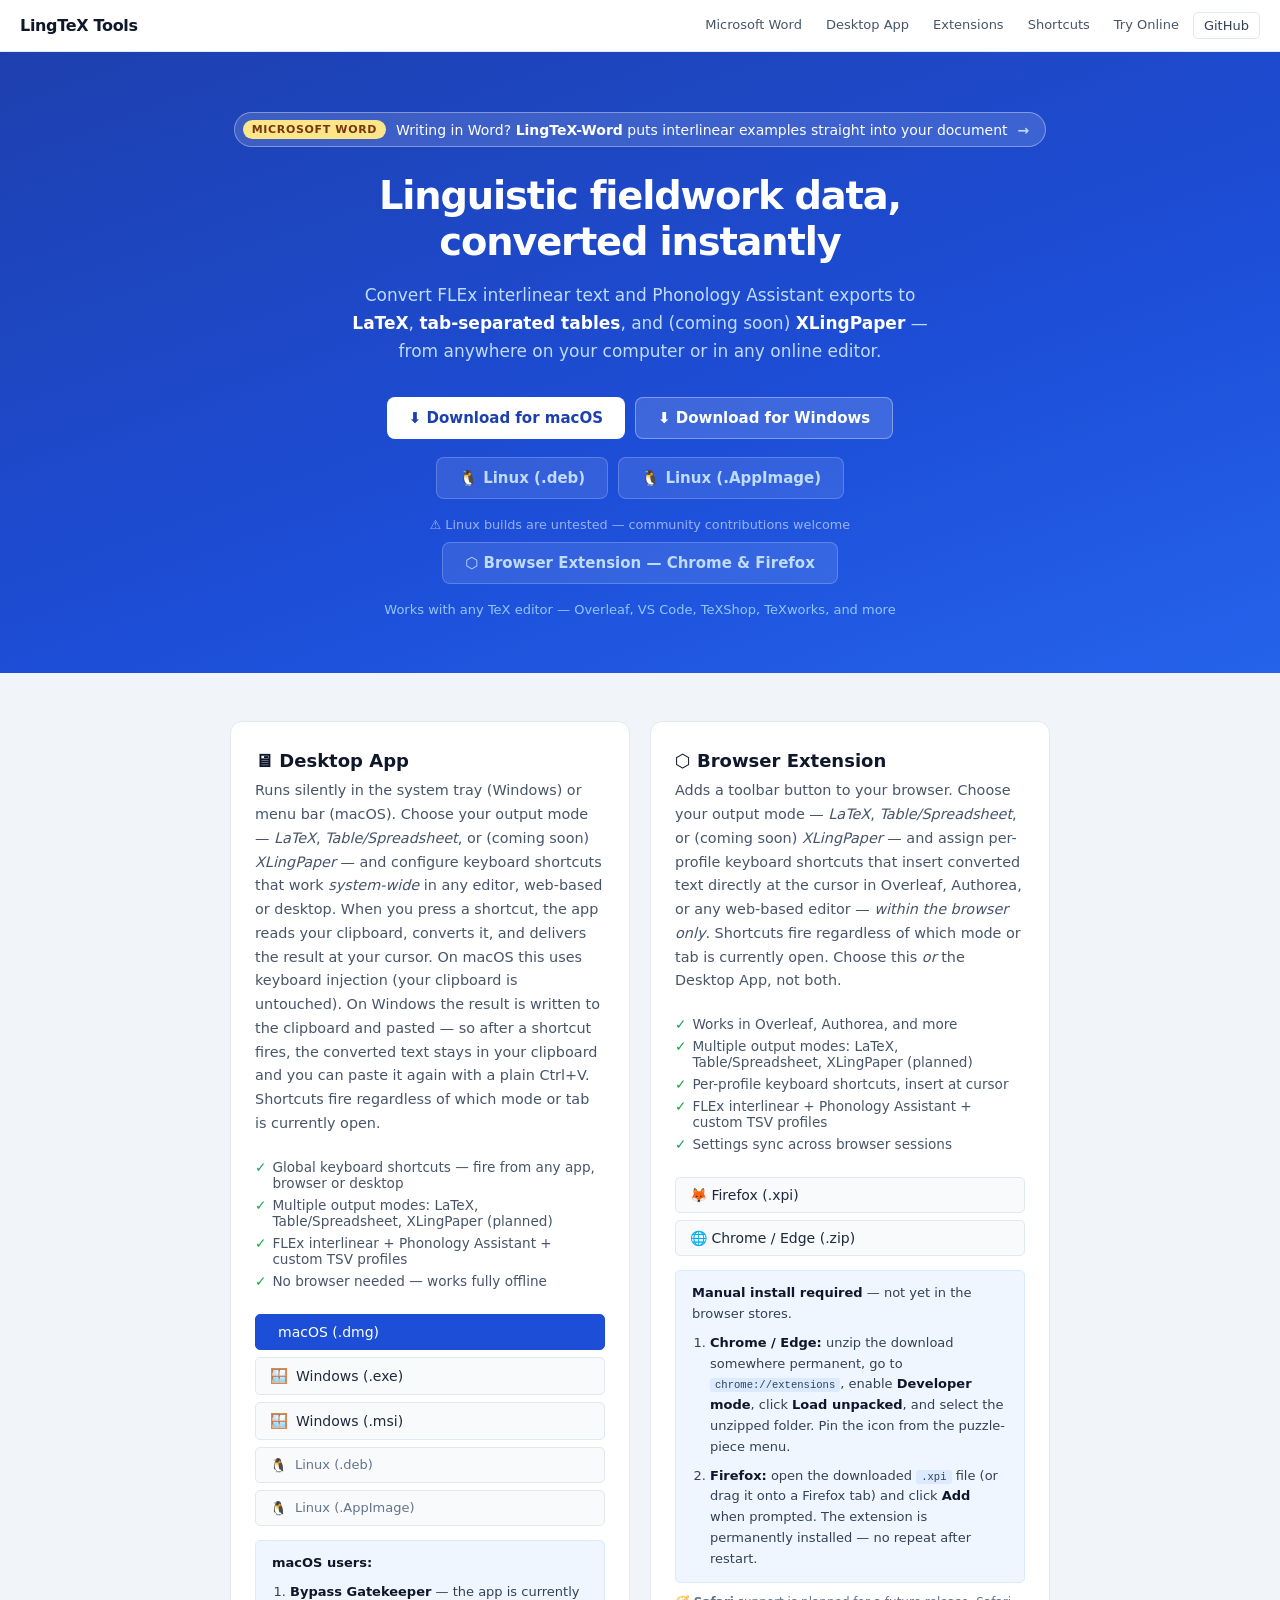
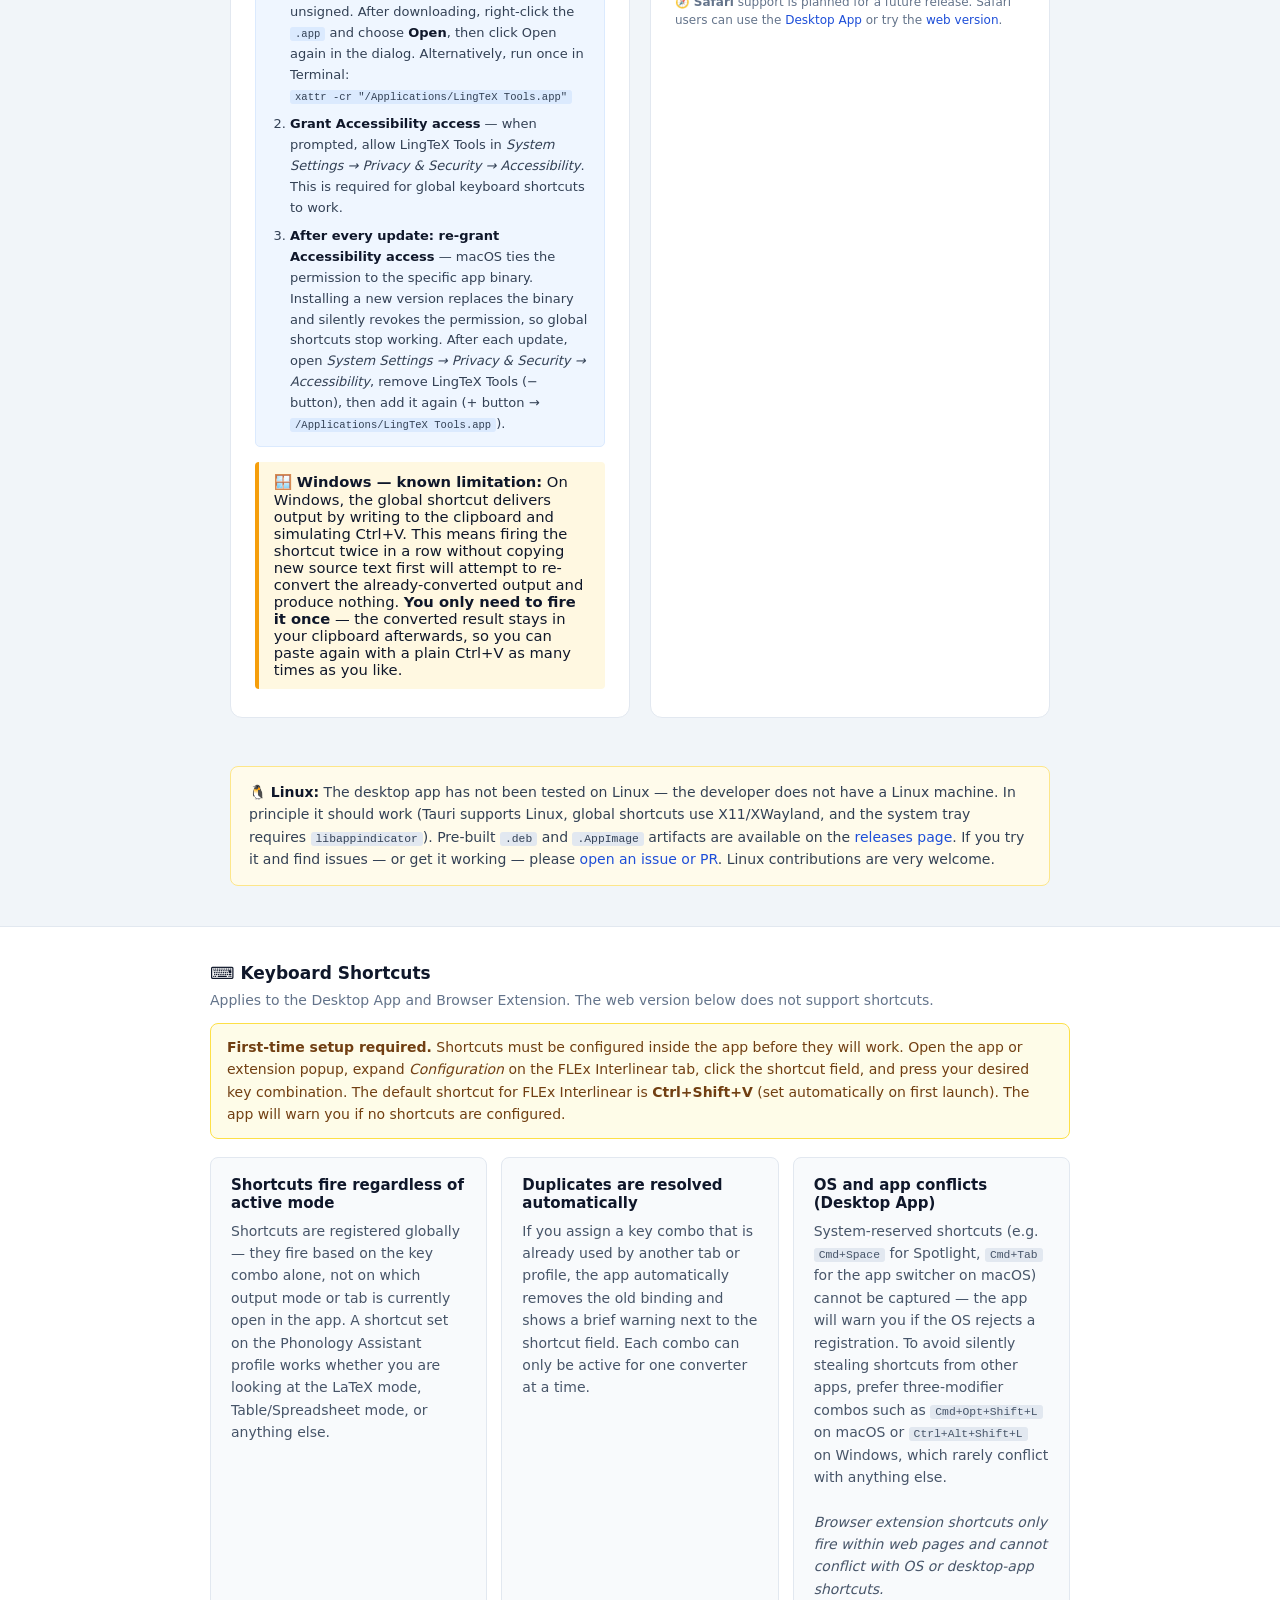
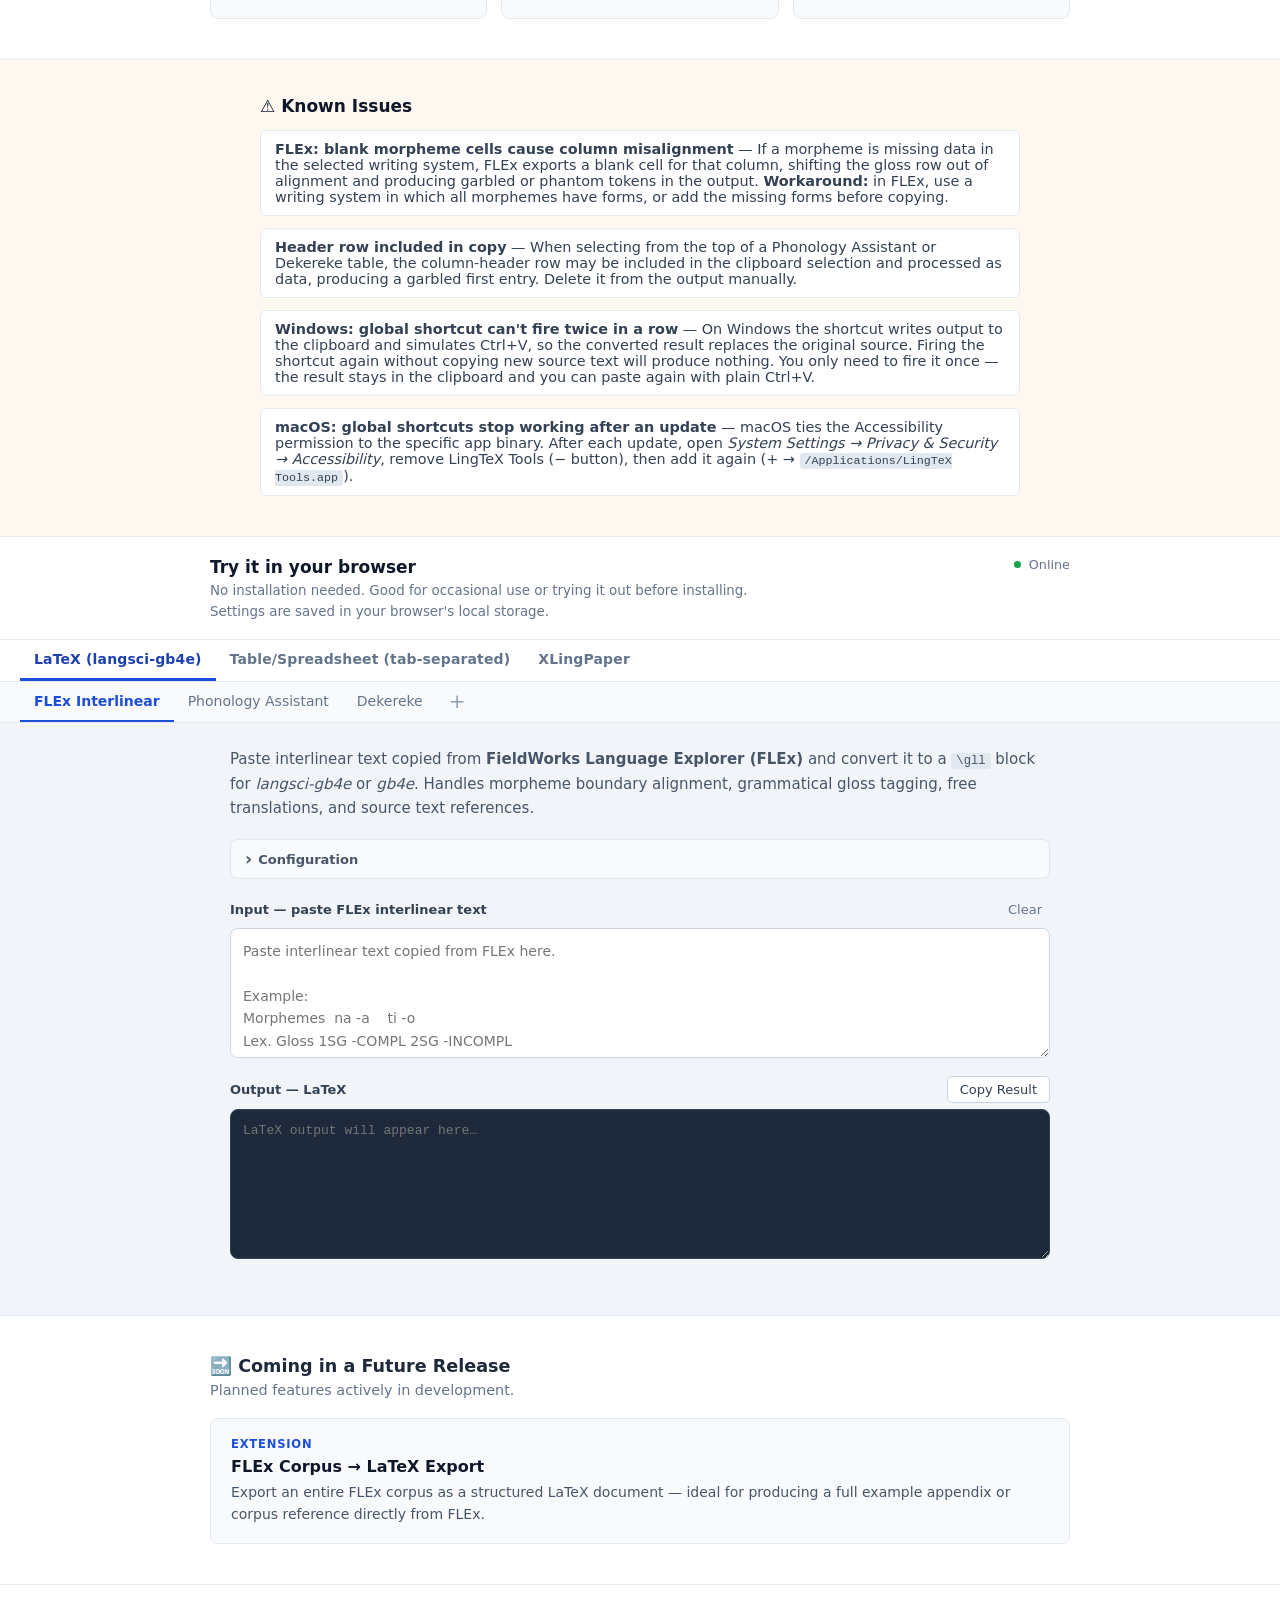
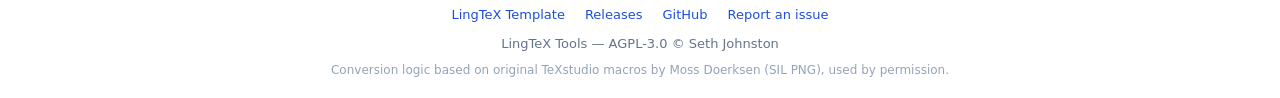
==== docs/latex/index.html @ 655a1222 "docs: a landing page that chooses between Microsoft Word and LaTeX & XLingPaper The site's front pag" ====
<!DOCTYPE html>
<html lang="en">
<head>
<meta charset="UTF-8">
<meta name="viewport" content="width=device-width, initial-scale=1.0">
<meta name="theme-color" content="#1d4ed8">
<meta name="description" content="LingTeX Tools — convert FLEx interlinear and Phonology Assistant exports to LaTeX, tab-separated tables, and more. Desktop app (macOS &amp; Windows) and browser extension (Chrome &amp; Firefox).">
<title>LingTeX Tools · LaTeX &amp; XLingPaper</title>
<link rel="icon" type="image/png" href="../assets/lingtex-icon-32.png">
<style>
/* ── Reset ───────────────────────────────────────────────────────────────── */
*, *::before, *::after { box-sizing: border-box; margin: 0; padding: 0; }

/* ── Design tokens ───────────────────────────────────────────────────────── */
:root {
  --blue-50:   #eff6ff;
  --blue-100:  #dbeafe;
  --blue-600:  #2563eb;
  --blue-700:  #1d4ed8;
  --blue-800:  #1e40af;
  --slate-50:  #f8fafc;
  --slate-100: #f1f5f9;
  --slate-200: #e2e8f0;
  --slate-300: #cbd5e1;
  --slate-400: #94a3b8;
  --slate-500: #64748b;
  --slate-600: #475569;
  --slate-700: #334155;
  --slate-800: #1e293b;
  --slate-900: #0f172a;
  --green-50:  #f0fdf4;
  --green-200: #bbf7d0;
  --green-600: #16a34a;
  --red-50:    #fef2f2;
  --red-200:   #fecaca;
  --red-600:   #dc2626;
  --amber-50:  #fffbeb;
  --amber-200: #fde68a;
  --amber-600: #d97706;

  --font:      system-ui, -apple-system, BlinkMacSystemFont, 'Segoe UI', Roboto, sans-serif;
  --mono:      ui-monospace, 'Cascadia Code', 'JetBrains Mono', 'Fira Code', Consolas, monospace;
  --r:         8px;
  --r-sm:      5px;
  --r-lg:      12px;
  --max-w:     860px;
}

/* ── Base ────────────────────────────────────────────────────────────────── */
html { font-size: 16px; scroll-behavior: smooth; }
body {
  font-family: var(--font);
  background: var(--slate-100);
  color: var(--slate-900);
  min-height: 100dvh;
  display: flex;
  flex-direction: column;
}
code {
  font-family: var(--mono);
  font-size: 0.8125em;
  background: var(--slate-200);
  padding: 1px 5px;
  border-radius: 3px;
}
a { color: var(--blue-700); text-decoration: none; }
a:hover { text-decoration: underline; }

/* ── Site navigation ─────────────────────────────────────────────────────── */
.site-nav {
  background: #fff;
  border-bottom: 1px solid var(--slate-200);
  padding: 0 20px;
  display: flex;
  align-items: center;
  justify-content: space-between;
  gap: 16px;
  height: 52px;
  position: sticky;
  top: 0;
  z-index: 100;
}
.nav-brand {
  font-size: 1rem;
  font-weight: 700;
  letter-spacing: -0.02em;
  color: var(--slate-900);
  white-space: nowrap;
}
.nav-links {
  display: flex;
  gap: 4px;
  flex-wrap: wrap;
}
.nav-links a {
  font-size: 0.8125rem;
  color: var(--slate-600);
  padding: 5px 10px;
  border-radius: var(--r-sm);
  white-space: nowrap;
  transition: background .15s, color .15s;
}
.nav-links a:hover { background: var(--slate-100); color: var(--slate-900); text-decoration: none; }
.nav-links a.nav-gh {
  border: 1px solid var(--slate-200);
  color: var(--slate-700);
}
.nav-links a.nav-gh:hover { background: var(--slate-50); border-color: var(--slate-300); }

/* ── Hero ────────────────────────────────────────────────────────────────── */
.hero {
  background: linear-gradient(160deg, var(--blue-800) 0%, var(--blue-700) 60%, #2563eb 100%);
  color: #fff;
  padding: 60px 20px 56px;
  text-align: center;
}
.hero h1 {
  font-size: clamp(1.6rem, 4vw, 2.4rem);
  font-weight: 800;
  letter-spacing: -0.03em;
  line-height: 1.2;
  max-width: 680px;
  margin: 0 auto 16px;
}
.hero-sub {
  font-size: 1.0625rem;
  color: #bfdbfe;
  line-height: 1.65;
  max-width: 580px;
  margin: 0 auto 32px;
}
.hero-btns {
  display: flex;
  gap: 10px;
  justify-content: center;
  flex-wrap: wrap;
  margin-bottom: 18px;
}
.hero-btns a {
  display: inline-flex;
  align-items: center;
  gap: 7px;
  padding: 11px 22px;
  border-radius: var(--r);
  font: 600 0.9375rem var(--font);
  text-decoration: none;
  transition: background .15s, transform .1s;
}
.hero-btns a:hover { transform: translateY(-1px); }
.btn-hero-mac  { background: #fff; color: var(--blue-800); }
.btn-hero-mac:hover  { background: var(--blue-50); }
.btn-hero-win  { background: rgba(255,255,255,0.15); color: #fff; border: 1.5px solid rgba(255,255,255,0.35); }
.btn-hero-win:hover  { background: rgba(255,255,255,0.25); }
.btn-hero-ext  { background: rgba(255,255,255,0.10); color: #bfdbfe; border: 1.5px solid rgba(255,255,255,0.20); font-size: 0.875rem; padding: 8px 16px; }
.btn-hero-ext:hover  { background: rgba(255,255,255,0.18); }
.hero-note { font-size: 0.8125rem; color: #93c5fd; margin-top: 4px; }

/* ── Products section ────────────────────────────────────────────────────── */
.products {
  max-width: var(--max-w);
  margin: 0 auto;
  padding: 48px 20px;
  display: grid;
  grid-template-columns: 1fr 1fr;
  gap: 20px;
}
.product-card {
  background: #fff;
  border: 1px solid var(--slate-200);
  border-radius: var(--r-lg);
  padding: 28px 24px;
}
.product-card h2 {
  font-size: 1.125rem;
  font-weight: 700;
  color: var(--slate-900);
  margin-bottom: 8px;
}
.product-card .card-desc {
  font-size: 0.9rem;
  color: var(--slate-600);
  line-height: 1.65;
  margin-bottom: 20px;
}
.card-features {
  list-style: none;
  margin-bottom: 22px;
}
.card-features li {
  font-size: 0.85rem;
  color: var(--slate-600);
  padding: 3px 0;
  display: flex;
  align-items: baseline;
  gap: 6px;
}
.card-features li::before { content: '✓'; color: var(--green-600); font-weight: 700; flex-shrink: 0; }
.dl-btns {
  display: flex;
  flex-direction: column;
  gap: 7px;
}
.dl-btn {
  display: flex;
  align-items: center;
  gap: 8px;
  padding: 9px 14px;
  border-radius: var(--r-sm);
  font: 500 0.875rem var(--font);
  text-decoration: none;
  border: 1px solid var(--slate-200);
  background: var(--slate-50);
  color: var(--slate-800);
  transition: background .15s, border-color .15s;
}
.dl-btn:hover { background: var(--blue-50); border-color: var(--blue-100); color: var(--blue-800); text-decoration: none; }
.dl-btn.primary { background: var(--blue-700); color: #fff; border-color: var(--blue-700); }
.dl-btn.primary:hover { background: var(--blue-800); border-color: var(--blue-800); }
.dl-btn.muted { color: var(--slate-500); font-size: 0.8125rem; }
.dl-btn .os-icon { font-size: 1.05em; }

/* ── Linux note ──────────────────────────────────────────────────────────── */
.linux-note-section {
  max-width: var(--max-w);
  margin: 0 auto;
  padding: 0 20px 40px;
}
.linux-note-box {
  background: var(--amber-50);
  border: 1px solid var(--amber-200);
  border-radius: var(--r);
  padding: 14px 18px;
  font-size: 0.875rem;
  color: var(--slate-700);
  line-height: 1.6;
}
.linux-note-box strong { color: var(--slate-900); }

/* ── macOS note (inside product card) ───────────────────────────────────── */
.macos-note {
  margin-top: 14px;
  background: var(--blue-50);
  border: 1px solid var(--blue-100);
  border-radius: var(--r-sm);
  padding: 12px 16px;
  font-size: 0.8125rem;
  color: var(--slate-700);
  line-height: 1.6;
}
.macos-note strong { color: var(--slate-900); }
.macos-note ol { margin: 8px 0 0 18px; display: flex; flex-direction: column; gap: 8px; }
.macos-note code { background: var(--blue-100); }

/* ── Try-online divider ──────────────────────────────────────────────────── */
.try-online-bar {
  background: #fff;
  border-top: 1px solid var(--slate-200);
  border-bottom: 1px solid var(--slate-200);
  padding: 20px 20px 0;
}
.try-online-hdr {
  max-width: var(--max-w);
  margin: 0 auto;
  padding-bottom: 16px;
  display: flex;
  align-items: flex-start;
  justify-content: space-between;
  gap: 16px;
  flex-wrap: wrap;
}
.try-online-hdr h2 {
  font-size: 1.0625rem;
  font-weight: 700;
  color: var(--slate-900);
  margin-bottom: 4px;
}
.try-online-hdr p {
  font-size: 0.8375rem;
  color: var(--slate-500);
  line-height: 1.55;
  max-width: 560px;
}
.app-controls {
  display: flex;
  align-items: center;
  gap: 8px;
  flex-shrink: 0;
  font-size: 0.8rem;
  color: var(--slate-500);
}
.dot {
  width: 7px; height: 7px;
  border-radius: 50%;
  background: var(--green-600);
  transition: background .3s;
}
.dot.offline { background: var(--slate-400); }
.hdr-status-sep { color: var(--slate-300); }

/* ── Mode bar ────────────────────────────────────────────────────────────── */
.mode-bar {
  background: #fff;
  border-bottom: 1px solid var(--slate-200);
  padding: 0 20px;
  display: flex;
  overflow-x: auto;
  scrollbar-width: none;
}
.mode-bar::-webkit-scrollbar { display: none; }
.mode-btn {
  background: none;
  border: none;
  border-bottom: 3px solid transparent;
  color: var(--slate-500);
  cursor: pointer;
  font: 600 0.875rem var(--font);
  padding: 11px 14px;
  white-space: nowrap;
  transition: color .15s, border-color .15s;
  letter-spacing: 0.01em;
}
.mode-btn:hover { color: var(--slate-800); }
.mode-btn.active { color: var(--blue-800); border-color: var(--blue-700); }

/* ── Tabs ────────────────────────────────────────────────────────────────── */
.tabs {
  background: var(--slate-50);
  border-bottom: 1px solid var(--slate-200);
  padding: 0 20px;
  display: flex;
  overflow-x: auto;
  scrollbar-width: none;
}
.tabs::-webkit-scrollbar { display: none; }
.tab {
  background: none;
  border: none;
  border-bottom: 2px solid transparent;
  color: var(--slate-500);
  cursor: pointer;
  font: 500 0.875rem var(--font);
  padding: 11px 14px;
  white-space: nowrap;
  transition: color .15s, border-color .15s;
}
.tab:hover { color: var(--slate-700); }
.tab.active { color: var(--blue-700); border-color: var(--blue-700); font-weight: 600; }

/* ── Placeholder panel ───────────────────────────────────────────────────── */
.placeholder-coming-soon {
  padding: 40px 20px;
  text-align: center;
  color: var(--slate-400);
  font-size: 0.9375rem;
  line-height: 1.6;
}

/* ── Main layout ─────────────────────────────────────────────────────────── */
main {
  flex: 1;
  padding: 24px 20px 32px;
  max-width: var(--max-w);
  width: 100%;
  margin: 0 auto;
}

.panel { display: none; }
.panel.active { display: grid; gap: 18px; }

.tool-desc {
  color: var(--slate-600);
  font-size: 0.9375rem;
  line-height: 1.65;
}

/* ── Config block ────────────────────────────────────────────────────────── */
.cfg {
  background: var(--slate-50);
  border: 1px solid var(--slate-200);
  border-radius: var(--r);
}
.cfg summary {
  padding: 9px 14px;
  cursor: pointer;
  font: 600 0.8125rem var(--font);
  color: var(--slate-600);
  list-style: none;
  display: flex;
  align-items: center;
  gap: 6px;
  user-select: none;
}
.cfg summary::before {
  content: '›';
  font-size: 1.1rem;
  display: inline-block;
  transition: transform .15s;
}
.cfg[open] summary::before { transform: rotate(90deg); }
.cfg summary::-webkit-details-marker { display: none; }
.cfg-body {
  padding: 12px 14px;
  border-top: 1px solid var(--slate-200);
  display: grid;
  gap: 12px;
}
.cfg-row {
  display: grid;
  grid-template-columns: 200px 1fr;
  align-items: start;
  gap: 10px;
}
.cfg-row label {
  font-size: 0.8125rem;
  color: var(--slate-600);
  font-weight: 500;
  padding-top: 6px;
}
.cfg-row input[type="text"],
.cfg-row select,
.cfg-row textarea.cfg-input {
  font-family: var(--mono);
  font-size: 0.8125rem;
  padding: 5px 8px;
  border: 1px solid var(--slate-300);
  border-radius: var(--r-sm);
  background: #fff;
  color: var(--slate-900);
  width: 100%;
}
.cfg-row textarea.cfg-input {
  min-height: 60px;
  resize: vertical;
  font-size: 0.8125rem;
  line-height: 1.5;
}
.cfg-row input:focus, .cfg-row select:focus, .cfg-row textarea:focus {
  outline: 2px solid var(--blue-700);
  outline-offset: -1px;
}
.cfg-full {
  display: flex;
  flex-direction: column;
  gap: 4px;
}
.cfg-full label {
  font-size: 0.8125rem;
  color: var(--slate-600);
  font-weight: 500;
}
.cfg-full textarea {
  font-family: var(--mono);
  font-size: 0.8125rem;
  padding: 5px 8px;
  border: 1px solid var(--slate-300);
  border-radius: var(--r-sm);
  background: #fff;
  color: var(--slate-900);
  width: 100%;
  min-height: 60px;
  resize: vertical;
  line-height: 1.5;
}
.cfg-full textarea:focus {
  outline: 2px solid var(--blue-700);
  outline-offset: -1px;
}
.cfg-hint {
  font-size: 0.75rem;
  color: var(--slate-500);
  line-height: 1.5;
  margin-top: -2px;
}

/* ── I/O layout ──────────────────────────────────────────────────────────── */
.io-row {
  display: grid;
  gap: 6px;
}
.io-label {
  font: 600 0.8125rem var(--font);
  color: var(--slate-700);
  display: flex;
  align-items: center;
  justify-content: space-between;
}
.io-actions { display: flex; gap: 6px; }

textarea {
  width: 100%;
  border: 1px solid var(--slate-300);
  border-radius: var(--r);
  padding: 11px 12px;
  font: 0.875rem/1.6 var(--font);
  resize: vertical;
  background: #fff;
  color: var(--slate-900);
  transition: border-color .15s;
}
textarea:focus { outline: 2px solid var(--blue-700); outline-offset: -1px; }
textarea.tall  { min-height: 130px; }
textarea.out   {
  font-family: var(--mono);
  font-size: 0.8125rem;
  background: var(--slate-800);
  color: #e2e8f0;
  border-color: var(--slate-700);
  min-height: 150px;
}
textarea.out:focus { outline-color: #93c5fd; border-color: var(--slate-600); }

/* ── Buttons ─────────────────────────────────────────────────────────────── */
.btn {
  display: inline-flex;
  align-items: center;
  gap: 5px;
  border: none;
  border-radius: var(--r-sm);
  cursor: pointer;
  font: 500 0.8125rem var(--font);
  padding: 5px 12px;
  transition: background .15s;
  white-space: nowrap;
}
.btn-primary   { background: var(--blue-700); color: #fff; }
.btn-primary:hover   { background: var(--blue-800); }
.btn-secondary { background: #fff; color: var(--slate-700); border: 1px solid var(--slate-300); }
.btn-secondary:hover { background: var(--slate-50); }
.btn-ghost     { background: transparent; color: var(--slate-500); padding: 5px 8px; }
.btn-ghost:hover     { background: var(--slate-100); color: var(--slate-700); }

/* ── Status / errors ─────────────────────────────────────────────────────── */
.status { font-size: 0.8125rem; color: var(--slate-500); min-height: 18px; }
.status.ok  { color: var(--green-600); }
.status.err { color: var(--red-600); }

.errbox {
  background: var(--red-50);
  border: 1px solid var(--red-200);
  border-radius: var(--r-sm);
  padding: 9px 12px;
  font: 0.8rem/1.5 var(--mono);
  color: var(--red-600);
  white-space: pre-wrap;
}

/* ── Footer ──────────────────────────────────────────────────────────────── */
footer {
  background: #fff;
  border-top: 1px solid var(--slate-200);
  padding: 18px 20px;
  text-align: center;
  font-size: 0.8125rem;
  color: var(--slate-500);
  line-height: 1.9;
}
footer a { color: var(--blue-700); text-decoration: none; }
footer a:hover { text-decoration: underline; }
.footer-links { display: flex; justify-content: center; gap: 20px; flex-wrap: wrap; margin-bottom: 4px; }

/* ── Dynamic TSV tabs ────────────────────────────────────────────────────── */
.tab-add {
  background: none;
  border: none;
  border-bottom: 2px solid transparent;
  color: var(--slate-400);
  cursor: pointer;
  font: 500 1.25rem var(--font);
  padding: 8px 12px;
  line-height: 1;
  transition: color .15s;
}
.tab-add:hover { color: var(--blue-700); }

.profile-name-input {
  font: 600 0.875rem var(--font);
  color: var(--slate-900);
  border: 1px solid transparent;
  border-radius: var(--r-sm);
  padding: 2px 6px;
  background: transparent;
  width: 100%;
}
.profile-name-input:hover { border-color: var(--slate-300); background: #fff; }
.profile-name-input:focus { outline: 2px solid var(--blue-700); outline-offset: -1px; border-color: var(--blue-700); background: #fff; }

.btn-danger { color: var(--red-600); }

/* ── LingTeX-Word: hero announcement and featured card ───────────────────── */
.hero-announce {
  display: inline-flex;
  align-items: center;
  gap: 10px;
  margin: 0 auto 26px;
  padding: 7px 16px 7px 8px;
  border-radius: 999px;
  background: rgba(255,255,255,0.14);
  border: 1.5px solid rgba(255,255,255,0.35);
  color: #fff;
  font: 500 0.875rem var(--font);
  text-decoration: none;
  transition: background .15s, transform .1s;
}
.hero-announce:hover { background: rgba(255,255,255,0.24); text-decoration: none; transform: translateY(-1px); }
.hero-announce .tag {
  background: var(--amber-200);
  color: #78350f;
  font-weight: 700;
  font-size: 0.6875rem;
  letter-spacing: 0.06em;
  text-transform: uppercase;
  padding: 3px 9px;
  border-radius: 999px;
  white-space: nowrap;
}
.hero-announce .arrow { color: #bfdbfe; font-weight: 700; }
.product-card.featured {
  grid-column: 1 / -1;
  border-color: var(--blue-100);
  background: linear-gradient(180deg, var(--blue-50) 0%, #fff 60%);
}
.product-card.featured .card-body {
  display: grid;
  grid-template-columns: 1.5fr 1fr;
  gap: 28px;
  align-items: start;
}
.product-card.featured .card-desc { margin-bottom: 14px; }
.product-card.featured .card-features { margin-bottom: 12px; }
.beta-tag {
  display: inline-block;
  vertical-align: middle;
  margin-left: 8px;
  padding: 2px 9px;
  border-radius: 999px;
  background: var(--amber-200);
  color: #78350f;
  font-size: 0.6875rem;
  font-weight: 700;
  letter-spacing: 0.06em;
  text-transform: uppercase;
}

/* ── Responsive ──────────────────────────────────────────────────────────── */
@media (max-width: 640px) {
  .products { grid-template-columns: 1fr; }
  .product-card.featured .card-body { grid-template-columns: 1fr; }
  .cfg-row  { grid-template-columns: 1fr; }
  .cfg-hint { grid-column: 1; }
  .try-online-hdr { flex-direction: column; }
}
</style>
</head>
<body>

<!-- ── Site navigation ───────────────────────────────────────────────────── -->
<nav class="site-nav">
  <a class="nav-brand" href="../" style="color:inherit; text-decoration:none">LingTeX Tools</a>
  <div class="nav-links">
    <a href="../word/">Microsoft Word</a>
    <a href="#download">Desktop App</a>
    <a href="#extensions">Extensions</a>
    <a href="#shortcuts">Shortcuts</a>
    <a href="#try-online">Try Online</a>
    <a href="https://github.com/rulingAnts/LingTeX-Tools" class="nav-gh" target="_blank">GitHub</a>
  </div>
</nav>

<!-- ── Hero ──────────────────────────────────────────────────────────────── -->
<section class="hero">
  <a class="hero-announce" href="../word/">
    <span class="tag">Microsoft Word</span>
    <span>Writing in Word? <strong>LingTeX-Word</strong> puts interlinear examples straight into your document</span>
    <span class="arrow">&rarr;</span>
  </a>
  <h1>Linguistic fieldwork data, converted instantly</h1>
  <p class="hero-sub">
    Convert FLEx interlinear text and Phonology Assistant exports to
    <strong style="color:#fff">LaTeX</strong>, <strong style="color:#fff">tab-separated tables</strong>,
    and (coming soon) <strong style="color:#fff">XLingPaper</strong> —
    from anywhere on your computer or in any online editor.
  </p>
  <div class="hero-btns">
    <a href="https://github.com/rulingAnts/LingTeX-Tools/releases/latest/download/lingtex-tools-macos.dmg" class="btn-hero-mac" data-os="mac" target="_blank">
      ⬇ Download for macOS
    </a>
    <a href="https://github.com/rulingAnts/LingTeX-Tools/releases/latest/download/lingtex-tools-windows-setup.exe" class="btn-hero-win" data-os="win" target="_blank">
      ⬇ Download for Windows
    </a>
  </div>
  <div class="hero-btns">
    <a href="https://github.com/rulingAnts/LingTeX-Tools/releases/latest/download/lingtex-tools-linux.deb"
       class="btn-hero-ext" data-os="linux" target="_blank"
       title="⚠️ Linux builds have not been tested by the developer — use at your own risk">
      🐧 Linux (.deb)
    </a>
    <a href="https://github.com/rulingAnts/LingTeX-Tools/releases/latest/download/lingtex-tools-linux.AppImage"
       class="btn-hero-ext" data-os="linux" target="_blank"
       title="⚠️ Linux builds have not been tested by the developer — use at your own risk">
      🐧 Linux (.AppImage)
    </a>
  </div>
  <p class="hero-note" style="color:rgba(255,255,255,0.55); font-size:0.8rem; margin-top:4px">
    ⚠️ Linux builds are untested — community contributions welcome
  </p>
  <div class="hero-btns" style="margin-top:10px">
    <a href="#extensions" class="btn-hero-ext">⬡ Browser Extension — Chrome &amp; Firefox</a>
  </div>
  <p class="hero-note">Works with any TeX editor — Overleaf, VS Code, TeXShop, TeXworks, and more</p>
</section>

<!-- ── Download / Products ───────────────────────────────────────────────── -->
<div id="download">
<section class="products">

  <!-- Desktop App -->
  <div class="product-card">
    <h2>🖥 Desktop App</h2>
    <p class="card-desc">
      Runs silently in the system tray (Windows) or menu bar (macOS).
      Choose your output mode — <em>LaTeX</em>, <em>Table/Spreadsheet</em>, or (coming soon) <em>XLingPaper</em> —
      and configure keyboard shortcuts that work <em>system-wide</em> in any editor, web-based or desktop.
      When you press a shortcut, the app reads your clipboard, converts it, and
      delivers the result at your cursor.
      On macOS this uses keyboard injection (your clipboard is untouched).
      On Windows the result is written to the clipboard and pasted — so after
      a shortcut fires, the converted text stays in your clipboard and you can
      paste it again with a plain Ctrl+V.
      Shortcuts fire regardless of which mode or tab is currently open.
    </p>
    <ul class="card-features">
      <li>Global keyboard shortcuts — fire from any app, browser or desktop</li>
      <li>Multiple output modes: LaTeX, Table/Spreadsheet, XLingPaper (planned)</li>
      <li>FLEx interlinear + Phonology Assistant + custom TSV profiles</li>
      <li>No browser needed — works fully offline</li>
    </ul>
    <div class="dl-btns">
      <a href="https://github.com/rulingAnts/LingTeX-Tools/releases/latest/download/lingtex-tools-macos.dmg" class="dl-btn primary" data-os="mac" target="_blank">
        <span class="os-icon"></span> macOS (.dmg)
      </a>
      <a href="https://github.com/rulingAnts/LingTeX-Tools/releases/latest/download/lingtex-tools-windows-setup.exe" class="dl-btn" data-os="win" target="_blank">
        <span class="os-icon">🪟</span> Windows (.exe)
      </a>
      <a href="https://github.com/rulingAnts/LingTeX-Tools/releases/latest/download/lingtex-tools-windows.msi" class="dl-btn" data-os="win" target="_blank">
        <span class="os-icon">🪟</span> Windows (.msi)
      </a>
      <a href="https://github.com/rulingAnts/LingTeX-Tools/releases/latest/download/lingtex-tools-linux.deb" class="dl-btn muted" data-os="linux" target="_blank"
         title="⚠️ Linux builds have not been tested by the developer — use at your own risk">
        <span class="os-icon">🐧</span> Linux (.deb)
      </a>
      <a href="https://github.com/rulingAnts/LingTeX-Tools/releases/latest/download/lingtex-tools-linux.AppImage" class="dl-btn muted" data-os="linux" target="_blank"
         title="⚠️ Linux builds have not been tested by the developer — use at your own risk">
        <span class="os-icon">🐧</span> Linux (.AppImage)
      </a>
    </div>
    <div class="macos-note">
      <strong> macOS users:</strong>
      <ol>
        <li>
          <strong>Bypass Gatekeeper</strong> — the app is currently unsigned.
          After downloading, right-click the <code>.app</code> and choose <strong>Open</strong>,
          then click Open again in the dialog. Alternatively, run once in Terminal:
          <br><code>xattr -cr "/Applications/LingTeX Tools.app"</code>
        </li>
        <li>
          <strong>Grant Accessibility access</strong> — when prompted, allow
          LingTeX Tools in <em>System Settings → Privacy &amp; Security → Accessibility</em>.
          This is required for global keyboard shortcuts to work.
        </li>
        <li>
          <strong>After every update: re-grant Accessibility access</strong> — macOS ties
          the permission to the specific app binary. Installing a new version replaces the
          binary and silently revokes the permission, so global shortcuts stop working.
          After each update, open <em>System Settings → Privacy &amp; Security → Accessibility</em>,
          remove LingTeX Tools (− button), then add it again (+ button →
          <code>/Applications/LingTeX Tools.app</code>).
        </li>
      </ol>
    </div>
    <div class="windows-note" style="margin-top:1em; padding:0.75em 1em; background:#fff8e1; border-left:4px solid #f59e0b; border-radius:4px; font-size:0.92em;">
      <strong>🪟 Windows — known limitation:</strong>
      On Windows, the global shortcut delivers output by writing to the clipboard and
      simulating Ctrl+V. This means firing the shortcut twice in a row without copying
      new source text first will attempt to re-convert the already-converted output and
      produce nothing. <strong>You only need to fire it once</strong> — the converted
      result stays in your clipboard afterwards, so you can paste again with a plain
      Ctrl+V as many times as you like.
    </div>
  </div>

  <!-- Browser Extension -->
  <div class="product-card" id="extensions">
    <h2>⬡ Browser Extension</h2>
    <p class="card-desc">
      Adds a toolbar button to your browser. Choose your output mode — <em>LaTeX</em>,
      <em>Table/Spreadsheet</em>, or (coming soon) <em>XLingPaper</em> — and assign
      per-profile keyboard shortcuts that insert converted text directly at the cursor
      in Overleaf, Authorea, or any web-based editor — <em>within the browser only</em>.
      Shortcuts fire regardless of which mode or tab is currently open.
      Choose this <em>or</em> the Desktop App, not both.
    </p>
    <ul class="card-features">
      <li>Works in Overleaf, Authorea, and more</li>
      <li>Multiple output modes: LaTeX, Table/Spreadsheet, XLingPaper (planned)</li>
      <li>Per-profile keyboard shortcuts, insert at cursor</li>
      <li>FLEx interlinear + Phonology Assistant + custom TSV profiles</li>
      <li>Settings sync across browser sessions</li>
    </ul>
    <div class="dl-btns">
      <a href="https://github.com/rulingAnts/LingTeX-Tools/releases/latest/download/lingtex-tools-firefox.xpi" class="dl-btn" data-browser="firefox" target="_blank">
        🦊 Firefox (.xpi)
      </a>
      <a href="https://github.com/rulingAnts/LingTeX-Tools/releases/latest/download/lingtex-tools-chrome.zip" class="dl-btn" data-browser="chrome" target="_blank">
        🌐 Chrome / Edge (.zip)
      </a>
    </div>
    <div class="macos-note" style="margin-top:14px">
      <strong>Manual install required</strong> — not yet in the browser stores.
      <ol>
        <li data-browser-install="chrome">
          <strong>Chrome / Edge:</strong> unzip the download somewhere permanent,
          go to <code>chrome://extensions</code>, enable <strong>Developer mode</strong>,
          click <strong>Load unpacked</strong>, and select the unzipped folder.
          Pin the icon from the puzzle-piece menu.
        </li>
        <li data-browser-install="firefox">
          <strong>Firefox:</strong> open the downloaded <code>.xpi</code> file
          (or drag it onto a Firefox tab) and click <strong>Add</strong> when prompted.
          The extension is permanently installed — no repeat after restart.
        </li>
      </ol>
    </div>
    <p class="cfg-hint" style="margin-top:10px">
      🧭 <strong>Safari</strong> support is planned for a future release.
      Safari users can use the <a href="#download">Desktop App</a> or try the
      <a href="#try-online">web version</a>.
    </p>
  </div>

</section>
</div>

<!-- ── Linux note ────────────────────────────────────────────────────────── -->
<div class="linux-note-section">
  <div class="linux-note-box">
    <strong>🐧 Linux:</strong> The desktop app has not been tested on Linux — the developer
    does not have a Linux machine. In principle it should work (Tauri supports Linux, global
    shortcuts use X11/XWayland, and the system tray requires <code>libappindicator</code>).
    Pre-built <code>.deb</code> and <code>.AppImage</code> artifacts are available on the
    <a href="https://github.com/rulingAnts/LingTeX-Tools/releases" target="_blank">releases page</a>.
    If you try it and find issues — or get it working — please
    <a href="https://github.com/rulingAnts/LingTeX-Tools/issues" target="_blank">open an issue or PR</a>.
    Linux contributions are very welcome.
  </div>
</div>

<!-- ── Keyboard shortcuts ────────────────────────────────────────────────── -->
<section id="shortcuts" style="background:#fff; border-top:1px solid var(--slate-200); padding:36px 20px 40px;">
  <div style="max-width:var(--max-w); margin:0 auto;">
    <h2 style="font-size:1.0625rem; font-weight:700; color:var(--slate-900); margin-bottom:6px;">⌨ Keyboard Shortcuts</h2>
    <p style="font-size:0.875rem; color:var(--slate-500); margin-bottom:12px; line-height:1.6;">
      Applies to the Desktop App and Browser Extension. The web version below does not support shortcuts.
    </p>
    <div style="background:#fefce8; border:1px solid #fde047; border-radius:var(--r); padding:12px 16px; margin-bottom:18px; font-size:0.875rem; color:#713f12; line-height:1.6;">
      <strong>First-time setup required.</strong>
      Shortcuts must be configured inside the app before they will work.
      Open the app or extension popup, expand <em>Configuration</em> on the FLEx Interlinear tab,
      click the shortcut field, and press your desired key combination.
      The default shortcut for FLEx Interlinear is <strong>Ctrl+Shift+V</strong> (set automatically on first launch).
      The app will warn you if no shortcuts are configured.
    </div>
    <div style="display:grid; gap:14px; grid-template-columns:repeat(auto-fit,minmax(260px,1fr));">

      <div style="background:var(--slate-50); border:1px solid var(--slate-200); border-radius:var(--r); padding:18px 20px;">
        <h3 style="font-size:0.9375rem; font-weight:600; color:var(--slate-900); margin-bottom:8px;">Shortcuts fire regardless of active mode</h3>
        <p style="font-size:0.875rem; color:var(--slate-600); line-height:1.6;">
          Shortcuts are registered globally — they fire based on the key combo alone, not on which output mode
          or tab is currently open in the app. A shortcut set on the Phonology Assistant profile works
          whether you are looking at the LaTeX mode, Table/Spreadsheet mode, or anything else.
        </p>
      </div>

      <div style="background:var(--slate-50); border:1px solid var(--slate-200); border-radius:var(--r); padding:18px 20px;">
        <h3 style="font-size:0.9375rem; font-weight:600; color:var(--slate-900); margin-bottom:8px;">Duplicates are resolved automatically</h3>
        <p style="font-size:0.875rem; color:var(--slate-600); line-height:1.6;">
          If you assign a key combo that is already used by another tab or profile, the app automatically
          removes the old binding and shows a brief warning next to the shortcut field. Each combo can only
          be active for one converter at a time.
        </p>
      </div>

      <div style="background:var(--slate-50); border:1px solid var(--slate-200); border-radius:var(--r); padding:18px 20px;">
        <h3 style="font-size:0.9375rem; font-weight:600; color:var(--slate-900); margin-bottom:8px;">OS and app conflicts (Desktop App)</h3>
        <p style="font-size:0.875rem; color:var(--slate-600); line-height:1.6;">
          System-reserved shortcuts (e.g. <code>Cmd+Space</code> for Spotlight, <code>Cmd+Tab</code> for the
          app switcher on macOS) cannot be captured — the app will warn you if the OS rejects a registration.
          To avoid silently stealing shortcuts from other apps, prefer three-modifier combos such as
          <code>Cmd+Opt+Shift+L</code> on macOS or <code>Ctrl+Alt+Shift+L</code> on Windows, which rarely
          conflict with anything else.
          <br><br>
          <em>Browser extension shortcuts only fire within web pages and cannot conflict with OS or desktop-app shortcuts.</em>
        </p>
      </div>

    </div>
  </div>
</section>

<!-- ── Known issues ──────────────────────────────────────────────────────── -->
<section style="background:#fff8f0; border-top:1px solid var(--slate-200); padding:36px 20px 40px;">
  <div style="max-width:760px; margin:0 auto;">
    <h2 style="font-size:1.0625rem; font-weight:700; color:var(--slate-900); margin-bottom:14px;">⚠ Known Issues</h2>
    <div style="display:flex; flex-direction:column; gap:12px; font-size:0.9rem; color:var(--slate-700);">

      <div style="padding:10px 14px; background:#fff; border:1px solid var(--slate-200); border-radius:6px;">
        <strong>FLEx: blank morpheme cells cause column misalignment</strong> —
        If a morpheme is missing data in the selected writing system, FLEx exports a blank cell for that column,
        shifting the gloss row out of alignment and producing garbled or phantom tokens in the output.
        <strong>Workaround:</strong> in FLEx, use a writing system in which all morphemes have forms,
        or add the missing forms before copying.
      </div>

      <div style="padding:10px 14px; background:#fff; border:1px solid var(--slate-200); border-radius:6px;">
        <strong>Header row included in copy</strong> —
        When selecting from the top of a Phonology Assistant or Dekereke table, the column-header row may be
        included in the clipboard selection and processed as data, producing a garbled first entry.
        Delete it from the output manually.
      </div>

      <div style="padding:10px 14px; background:#fff; border:1px solid var(--slate-200); border-radius:6px;">
        <strong>Windows: global shortcut can't fire twice in a row</strong> —
        On Windows the shortcut writes output to the clipboard and simulates Ctrl+V, so the converted result
        replaces the original source. Firing the shortcut again without copying new source text will produce nothing.
        You only need to fire it once — the result stays in the clipboard and you can paste again with plain Ctrl+V.
      </div>

      <div style="padding:10px 14px; background:#fff; border:1px solid var(--slate-200); border-radius:6px;">
        <strong>macOS: global shortcuts stop working after an update</strong> —
        macOS ties the Accessibility permission to the specific app binary. After each update, open
        <em>System Settings → Privacy &amp; Security → Accessibility</em>, remove LingTeX Tools (− button),
        then add it again (+ → <code>/Applications/LingTeX Tools.app</code>).
      </div>

    </div>
  </div>
</section>

<!-- ── Try it online ─────────────────────────────────────────────────────── -->
<div class="try-online-bar" id="try-online">
  <div class="try-online-hdr">
    <div>
      <h2>Try it in your browser</h2>
      <p>
        No installation needed. Good for occasional use or trying it out before installing.
        Settings are saved in your browser's local storage.
      </p>
    </div>
    <div class="app-controls">
      <span class="dot" id="dot"></span>
      <span id="net-label">Online</span>
    </div>
  </div>
</div>

<nav class="mode-bar" id="mode-nav" role="tablist" aria-label="Output mode">
  <button class="mode-btn active" role="tab" data-mode="latex" onclick="switchMode('latex')">LaTeX (langsci-gb4e)</button>
  <button class="mode-btn" role="tab" data-mode="tsv" onclick="switchMode('tsv')">Table/Spreadsheet (tab-separated)</button>
  <button class="mode-btn" role="tab" data-mode="xlingpaper" onclick="switchMode('xlingpaper')">XLingPaper</button>
</nav>

<nav class="tabs" id="tab-nav" role="tablist" aria-label="LaTeX converter">
  <button class="tab active" role="tab" data-panel="flex" onclick="switchTab(this)">FLEx Interlinear</button>
  <!-- LaTeX profile tabs rendered here by JS -->
  <button class="tab-add" id="tab-add-btn" title="Add a new LaTeX converter tab" onclick="addProfile()">+</button>
</nav>

<main>

  <!-- ── FLEx Interlinear ─────────────────────────────────────────────── -->
  <section id="panel-flex" class="panel active" role="tabpanel">

    <p class="tool-desc">
      Paste interlinear text copied from <strong>FieldWorks Language Explorer (FLEx)</strong> and
      convert it to a <code>\gll</code> block for <em>langsci-gb4e</em> or <em>gb4e</em>.
      Handles morpheme boundary alignment, grammatical gloss tagging, free translations,
      and source text references.
    </p>

    <details class="cfg">
      <summary>Configuration</summary>
      <div class="cfg-body">

        <div class="cfg-row">
          <label for="flex-gl">Grammatical gloss command</label>
          <input type="text" id="flex-gl" value="\textsc"
            placeholder="\textsc  or  \gl  or leave empty for no wrapping"
            oninput="convertFlex()">
        </div>
        <div class="cfg-hint">
          Wraps all-caps abbreviations like <code>PST</code>, <code>3SG</code> — e.g. <code>\textsc{Pst}</code>.
          Use <code>\textsc</code> for standard small-caps (no extra packages).
          Use <code>\gl</code> or <code>\acrshort</code> to link glosses to an abbreviations list via
          <a href="https://ctan.org/pkg/glossaries-extra" target="_blank" rel="noopener">glossaries-extra</a>
          (with <code>\setabbreviationstyle{short-sc}</code> for small-caps output).
          Leave <strong>empty</strong> to disable wrapping entirely.
        </div>

        <div class="cfg-row">
          <label for="flex-gloss-case">Gloss case</label>
          <select id="flex-gloss-case" onchange="convertFlex(); convertFlexTSV();">
            <option value="capitalize" selected>Capitalize first letter (Pst)</option>
            <option value="lowercase">All lowercase (pst)</option>
            <option value="uppercase">All uppercase (PST)</option>
            <option value="none">Unmodified (from source)</option>
          </select>
        </div>
        <div class="cfg-hint">
          Applies to grammatical gloss abbreviations in both LaTeX and Table output.
        </div>

        <div class="cfg-row">
          <label for="flex-form-cmd">Object language formatting</label>
          <input type="text" id="flex-form-cmd" value="\textit"
            placeholder="\textit  or leave empty for no wrapping"
            oninput="convertFlex()">
        </div>
        <div class="cfg-hint">
          Wraps each individual word on the object-language tier — e.g. <code>\textit{word1} \textit{word2} \textit{word3}</code>.
          Leave <strong>empty</strong> to omit. (LaTeX output only.)
        </div>

        <!-- TODO (future release): wire up \begin{exe} wrapping toggle;
             currently has no effect so the control is hidden. Always wraps in exe block. -->
        <select id="flex-wrap-exe" hidden>
          <option value="yes" selected>Yes — full \begin{exe} … \end{exe} block</option>
        </select>

        <div class="cfg-row">
          <label for="flex-txtref">Source ref. command</label>
          <input type="text" id="flex-txtref" value="%\txtref"
            placeholder="e.g. \txtref  or %\txtref to comment out"
            oninput="convertFlex()">
        </div>
        <div class="cfg-row">
          <label for="flex-txtpfx">Source ref. prefix</label>
          <input type="text" id="flex-txtpfx" value="TXT:"
            placeholder="TXT:  or leave empty"
            oninput="convertFlex()">
        </div>
        <div class="cfg-hint">
          When set, appends a source citation to the end of the <code>\glt</code> free-translation line —
          e.g. command <code>\txtref</code> + prefix <code>TXT:</code> + FLEx example number <code>8</code>
          produces <code>\txtref{TXT:8}</code>. Default <code>%\txtref</code> leaves it commented out —
          remove the <code>%</code> to activate. Leave empty to omit entirely.
        </div>

      </div>
    </details>

    <div class="io-row">
      <div class="io-label">
        <span>Input — paste FLEx interlinear text</span>
        <div class="io-actions">
          <button class="btn btn-ghost" onclick="clearTool('flex')">Clear</button>
        </div>
      </div>
      <textarea id="flex-in" class="tall" spellcheck="false"
        placeholder="Paste interlinear text copied from FLEx here.&#10;&#10;Example:&#10;Morphemes  na -a    ti -o&#10;Lex. Gloss 1SG -COMPL 2SG -INCOMPL&#10;Free Eng   I arrived and you left."
        oninput="convertFlex()"></textarea>
    </div>

    <div class="io-row">
      <div class="io-label">
        <span>Output — LaTeX</span>
        <div class="io-actions">
          <button class="btn btn-secondary" onclick="copyOutput('flex-out', this)">Copy Result</button>
        </div>
      </div>
      <textarea id="flex-out" class="out" readonly spellcheck="false"
        placeholder="LaTeX output will appear here…"></textarea>
      <div id="flex-status" class="status"></div>
    </div>

  </section>

  <!-- ── FLEx TSV ────────────────────────────────────────────────────── -->
  <section id="panel-flex-tsv" class="panel" role="tabpanel">

    <p class="tool-desc">
      Paste interlinear text copied from <strong>FLEx</strong> and convert it to
      morpheme-aligned TSV — each morpheme and boundary marker in its own
      tab-separated column, ready to paste into a spreadsheet or corpus tool.
      Uses the same processing as the FLEx Interlinear tab without LaTeX output.
    </p>

    <div class="io-row">
      <div class="io-label">
        <span>Input — paste FLEx interlinear text</span>
        <div class="io-actions">
          <button class="btn btn-ghost" onclick="clearTool('flex-tsv')">Clear</button>
        </div>
      </div>
      <textarea id="flex-tsv-in" class="tall" spellcheck="false"
        placeholder="Paste interlinear text copied from FLEx here.&#10;&#10;Example:&#10;Morphemes  na -a    ti -o&#10;Lex. Gloss 1SG COMPL 2SG INCOMPL&#10;Free Eng   I arrived and you left."
        oninput="convertFlexTSV()"></textarea>
    </div>

    <div class="io-row">
      <div class="io-label">
        <span>Output — TSV</span>
        <div class="io-actions">
          <button class="btn btn-secondary" onclick="copyOutput('flex-tsv-out', this)">Copy Result</button>
        </div>
      </div>
      <textarea id="flex-tsv-out" class="out" readonly spellcheck="false"
        placeholder="TSV output will appear here…"></textarea>
      <div id="flex-tsv-status" class="status"></div>
    </div>

  </section>

  <!-- ── XLingPaper placeholder ──────────────────────────────────────────── -->
  <section id="panel-xlingpaper" class="panel" role="tabpanel">
    <div class="placeholder-coming-soon">
      <p>XLingPaper output support is coming in a future release.</p>
    </div>
  </section>

</main>

<!-- ── Coming Soon ─────────────────────────────────────────────────────── -->
<section style="background:#fff; border-top:1px solid var(--slate-200); padding:40px 20px;">
  <div style="max-width:var(--max-w); margin:0 auto;">
    <h2 style="font-size:1.1rem; font-weight:700; color:var(--slate-800); margin-bottom:6px;">🔜 Coming in a Future Release</h2>
    <p style="font-size:0.9rem; color:var(--slate-500); margin-bottom:20px;">Planned features actively in development.</p>
    <div style="display:grid; gap:14px; grid-template-columns:repeat(auto-fit,minmax(260px,1fr));">

      <div style="background:var(--slate-50); border:1px solid var(--slate-200); border-radius:var(--r); padding:18px 20px;">
        <div style="font-size:0.72rem; font-weight:700; letter-spacing:.07em; text-transform:uppercase; color:var(--blue-700); margin-bottom:6px;">Extension</div>
        <h3 style="font-size:1rem; font-weight:600; color:var(--slate-900); margin-bottom:6px;">FLEx Corpus → LaTeX Export</h3>
        <p style="font-size:0.875rem; color:var(--slate-600); line-height:1.55;">Export an entire FLEx corpus as a structured LaTeX document — ideal for producing a full example appendix or corpus reference directly from FLEx.</p>
      </div>

    </div>
  </div>
</section>

<footer>
  <div class="footer-links">
    <a href="https://github.com/rulingAnts/LingTeX" target="_blank">LingTeX Template</a>
    <a href="https://github.com/rulingAnts/LingTeX-Tools/releases" target="_blank">Releases</a>
    <a href="https://github.com/rulingAnts/LingTeX-Tools" target="_blank">GitHub</a>
    <a href="https://github.com/rulingAnts/LingTeX-Tools/issues" target="_blank">Report an issue</a>
  </div>
  <div>LingTeX Tools — AGPL-3.0 &copy; Seth Johnston</div>
  <div style="font-size:0.75rem; color:var(--slate-400); margin-top:2px">
    Conversion logic based on original TeXstudio macros by Moss Doerksen (SIL PNG), used by permission.
  </div>
</footer>

<script src="../core.js"></script>


<script>
// ══════════════════════════════════════════════════════════════════════════════
// APP
// ══════════════════════════════════════════════════════════════════════════════

// ── Mode switching ────────────────────────────────────────────────────────────
var activeMode = 'latex';

function switchMode(mode) {
    activeMode = mode;
    try { localStorage.setItem('lingtex-active-mode', mode); } catch(e) {}

    document.querySelectorAll('.mode-btn').forEach(function(b) {
        b.classList.toggle('active', b.dataset.mode === mode);
    });

    var tabNav = document.getElementById('tab-nav');
    tabNav.style.display = (mode === 'latex') ? '' : 'none';

    if (mode === 'latex') {
        if (!activePanel || activePanel === 'flex-tsv') activePanel = 'flex';
        document.querySelectorAll('.tab').forEach(function(b) {
            b.classList.toggle('active',
                b.dataset.panel === activePanel || b.dataset.profile === activePanel);
        });
        document.querySelectorAll('.panel').forEach(function(p) {
            p.classList.toggle('active', p.id === 'panel-' + activePanel);
        });
    } else {
        document.querySelectorAll('.tab').forEach(function(b) { b.classList.remove('active'); });
        var targetId = (mode === 'tsv') ? 'panel-flex-tsv' : 'panel-' + mode;
        document.querySelectorAll('.panel').forEach(function(p) {
            p.classList.toggle('active', p.id === targetId);
        });
    }
}

// ── Tab switching ─────────────────────────────────────────────────────────────
function switchTab(btn) {
    activePanel = btn.dataset.panel;
    document.querySelectorAll('.tab').forEach(function(b) {
        b.classList.remove('active');
        b.setAttribute('aria-selected', 'false');
    });
    document.querySelectorAll('.panel').forEach(function(p) {
        p.classList.remove('active');
    });
    btn.classList.add('active');
    btn.setAttribute('aria-selected', 'true');
    document.getElementById('panel-' + btn.dataset.panel).classList.add('active');
}

// ── Clipboard helpers ─────────────────────────────────────────────────────────

// Copy Result button: copies current output without re-reading clipboard
async function copyOutput(outId, btn) {
    var text = document.getElementById(outId).value;
    if (!text.trim()) return;
    try {
        await navigator.clipboard.writeText(text);
        var orig = btn.textContent;
        btn.textContent = 'Copied!';
        setTimeout(function() { btn.textContent = orig; }, 1500);
    } catch (e) {
        alert('Could not copy. Please select the text and copy manually.');
    }
}


function clearTool(id) {
    document.getElementById(id + '-in').value  = '';
    document.getElementById(id + '-out').value = '';
    var s = document.getElementById(id + '-status');
    if (s) { s.textContent = ''; s.className = 'status'; }
    var eb = document.getElementById(id + '-errbox');
    if (eb) { eb.style.display = 'none'; eb.textContent = ''; }
}

// ── FLEx converter ────────────────────────────────────────────────────────────
function convertFlex() {
    var raw    = document.getElementById('flex-in').value;
    var outEl  = document.getElementById('flex-out');
    var statEl = document.getElementById('flex-status');

    if (!raw.trim()) { outEl.value = ''; statEl.textContent = ''; statEl.className = 'status'; return; }

    try {
        var blocks = LingTeXCore.parseFLExBlocks(raw);
        if (!blocks.length) {
            outEl.value = '';
            setStatus('flex', 'No recognisable interlinear tiers found. ' +
                'Lines must start with: Word, Morphemes, Lex. Entries, Lex. Gloss, Word Gloss, Free', 'err');
            return;
        }
        var latex = LingTeXCore.renderFLExAuto(blocks, {
            glCmd:        document.getElementById('flex-gl').value.trim(),
            glossCase:    document.getElementById('flex-gloss-case').value,
            formCmd:      document.getElementById('flex-form-cmd').value.trim(),
            wrapExe:      document.getElementById('flex-wrap-exe').value === 'yes',
            txtrefCmd:    document.getElementById('flex-txtref').value.trim(),
            txtrefPrefix: document.getElementById('flex-txtpfx').value
        });
        outEl.value = latex;
        var first = blocks[0];
        var words = (first.colArrays[0] || []).length - 1;
        var msg = blocks.length > 1
            ? 'Converted ' + blocks.length + ' blocks'
            : 'Converted ' + words + ' word(s)' +
              (first.freeLines.length ? ' \u00b7 free: \u201c' + first.freeLines[0] + '\u201d' : '');
        setStatus('flex', msg, 'ok');
    } catch (e) {
        outEl.value = '';
        setStatus('flex', 'Error: ' + e.message, 'err');
    }
}

// ── FLEx TSV converter ────────────────────────────────────────────────────────
function convertFlexTSV() {
    var raw   = document.getElementById('flex-tsv-in').value;
    var outEl = document.getElementById('flex-tsv-out');

    if (!raw.trim()) { outEl.value = ''; setStatus('flex-tsv', '', ''); return; }

    try {
        var blocks = LingTeXCore.parseFLExBlocks(raw);
        if (!blocks.length) {
            outEl.value = '';
            setStatus('flex-tsv', 'No recognisable interlinear tiers found. ' +
                'Lines must start with: Word, Morphemes, Lex. Entries, Lex. Gloss, Word Gloss, Free', 'err');
            return;
        }
        var tsv = LingTeXCore.renderFLExTSVAuto(blocks, {
            glossCase: document.getElementById('flex-gloss-case').value
        });
        outEl.value = tsv;
        var first = blocks[0];
        var words = (first.colArrays[0] || []).length - 1;
        var msg = blocks.length > 1
            ? 'Converted ' + blocks.length + ' blocks'
            : 'Converted ' + words + ' word(s)';
        setStatus('flex-tsv', msg, 'ok');
    } catch (e) {
        outEl.value = '';
        setStatus('flex-tsv', 'Error: ' + e.message, 'err');
    }
}

// ── TSV Profile system ────────────────────────────────────────────────────────
// Profiles are stored in localStorage. Each profile has: id, name, tmpl, skip.
// The FLEx tab is static; all TSV converter tabs are dynamic profiles.

// Columns: $WORD=col2  $GLOSS=col3  $ID=col6  $COLn=any column
// Dekereke default columns: COL1=Reference COL2=Phonetic COL3=Gloss COL4=Category COL5=SoundFile
var DEFAULT_PROFILES = [
    { id: 'tsv-pa',  name: 'Phonology Assistant', isDefault: true,
      tmpl: '\\exampleentry{}{$WORD}{$GLOSS}{\\phonrec{$ID}}', skip: 'referenced', trimLeading: true },
    { id: 'tsv-dek', name: 'Dekereke',             isDefault: true,
      tmpl: '\\exampleentry{}{$COL2}{$COL3}{\\phonrec{$COL1}}', skip: 'referenced', trimLeading: false }
];

var profiles    = [];
var activePanel = 'flex';   // 'flex' or a profile id

function loadProfiles() {
    try {
        var stored = localStorage.getItem('lingtex-tsv-profiles');
        profiles = stored ? JSON.parse(stored) : DEFAULT_PROFILES.map(cloneProfile);
    } catch (e) {
        profiles = DEFAULT_PROFILES.map(cloneProfile);
    }
    if (!profiles.length) profiles = DEFAULT_PROFILES.map(cloneProfile);
    try {
        var storedMode = localStorage.getItem('lingtex-active-mode');
        if (storedMode) activeMode = storedMode;
    } catch(e) {}
}

function saveProfiles() {
    try { localStorage.setItem('lingtex-tsv-profiles', JSON.stringify(profiles)); } catch(e) {}
}

function cloneProfile(p) {
    return { id: p.id, name: p.name, tmpl: p.tmpl, skip: p.skip, trimLeading: !!p.trimLeading, isDefault: p.isDefault || false };
}

function getProfile(id) {
    return profiles.filter(function(p) { return p.id === id; })[0] || null;
}

function escHtml(s) {
    return String(s).replace(/&/g,'&amp;').replace(/</g,'&lt;').replace(/>/g,'&gt;').replace(/"/g,'&quot;');
}

// ── Rendering ────────────────────────────────────────────────────────────────

function renderTSVTabs() {
    var nav    = document.getElementById('tab-nav');
    var addBtn = document.getElementById('tab-add-btn');

    // Remove previously rendered profile buttons
    nav.querySelectorAll('[data-profile]').forEach(function(el) { el.remove(); });

    profiles.forEach(function(p) {
        var btn = document.createElement('button');
        btn.className = 'tab' + (activePanel === p.id ? ' active' : '');
        btn.setAttribute('role', 'tab');
        btn.setAttribute('data-profile', p.id);
        btn.textContent = p.name;
        btn.onclick = function() { switchToProfile(p.id); };
        nav.insertBefore(btn, addBtn);
    });
}

function renderTSVPanels() {
    var main = document.querySelector('main');

    // Remove previously rendered profile panels
    main.querySelectorAll('.tsv-panel').forEach(function(el) { el.remove(); });

    profiles.forEach(function(p) {
        var sec = document.createElement('section');
        sec.id        = 'panel-' + p.id;
        sec.className = 'panel tsv-panel' + (activePanel === p.id ? ' active' : '');
        sec.setAttribute('role', 'tabpanel');
        sec.innerHTML  = buildPanelHTML(p);
        main.appendChild(sec);
    });
}

function buildPanelHTML(p) {
    var id   = escHtml(p.id);
    var name = escHtml(p.name);
    var tmpl = escHtml(p.tmpl);
    var skipOpts = ['referenced','col1','none'];
    var skipLabels = {
        referenced: 'any column used in template is empty',
        col1:       'column 1 is empty',
        none:       'never skip (include all rows)'
    };
    var skipHtml = skipOpts.map(function(v) {
        return '<option value="' + v + '"' + (p.skip === v ? ' selected' : '') + '>' +
               skipLabels[v] + '</option>';
    }).join('');

    return '' +
        '<details class="cfg">' +
        '  <summary>Configuration</summary>' +
        '  <div class="cfg-body">' +
        (!p.isDefault ?
        '    <div class="cfg-row">' +
        '      <label>Tab name</label>' +
        '      <input class="profile-name-input" type="text" value="' + name + '"' +
        '        onchange="renameProfile(\'' + id + '\', this.value)">' +
        '    </div>' : '') +
        '    <div class="cfg-full">' +
        '      <label for="' + id + '-tmpl">Row template</label>' +
        '      <textarea id="' + id + '-tmpl" spellcheck="false"' +
        '        oninput="updateAndConvert(\'' + id + '\')">' + tmpl + '</textarea>' +
        '      <div class="cfg-hint">' +
        '        Named: <code>$WORD</code> = col 2 &nbsp;·&nbsp; <code>$GLOSS</code> = col 3 &nbsp;·&nbsp; <code>$ID</code> = col 6<br>' +
        '        Positional: <code>$COL<em>n</em></code> = any column by number (1-based). &nbsp;Reorder, repeat, or omit freely.' +
        '      </div>' +
        '    </div>' +
        '    <div class="cfg-row">' +
        '      <label for="' + id + '-skip">Skip rows where</label>' +
        '      <select id="' + id + '-skip" onchange="updateAndConvert(\'' + id + '\')">' +
        skipHtml +
        '      </select>' +
        '    </div>' +
        '    <div class="cfg-row">' +
        '      <label for="' + id + '-trim-leading">Auto-detect grouped view</label>' +
        '      <input type="checkbox" id="' + id + '-trim-leading"' +
        (p.trimLeading ? ' checked' : '') +
        ' onchange="updateAndConvert(\'' + id + '\')"> ' +
        '      <span class="cfg-hint">Automatically strips the extra blank leading column that Phonology Assistant adds in grouped/minimal-pair view. Has no effect on normal view rows.</span>' +
        '    </div>' +
        (!p.isDefault ?
        '    <div class="cfg-row">' +
        '      <label></label>' +
        '      <button class="btn btn-secondary btn-danger" onclick="deleteProfile(\'' + id + '\')">' +
        '        Delete this tab' +
        '      </button>' +
        '    </div>' : '') +
        '  </div>' +
        '</details>' +

        '<div class="io-row">' +
        '  <div class="io-label">' +
        '    <span>Input — paste tab-separated rows</span>' +
        '    <div class="io-actions">' +
        '      <button class="btn btn-ghost" onclick="clearTool(\'' + id + '\')">Clear</button>' +
        '    </div>' +
        '  </div>' +
        '  <textarea id="' + id + '-in" class="tall" spellcheck="false"' +
        '    placeholder="Paste tab-separated rows here.&#10;&#10;$1 = column 1  $2 = column 2  $3 = column 3  \u2026"' +
        '    oninput="convertTSV(\'' + id + '\')"></textarea>' +
        '</div>' +

        '<div class="io-row">' +
        '  <div class="io-label">' +
        '    <span>Output — LaTeX</span>' +
        '    <div class="io-actions">' +
        '      <button class="btn btn-secondary" onclick="copyOutput(\'' + id + '-out\', this)">Copy Result</button>' +
        '    </div>' +
        '  </div>' +
        '  <textarea id="' + id + '-out" class="out" readonly spellcheck="false"' +
        '    placeholder="LaTeX output will appear here\u2026"></textarea>' +
        '  <div id="' + id + '-status" class="status"></div>' +
        '  <div id="' + id + '-errbox" style="display:none" class="errbox"></div>' +
        '</div>';
}

function renderAll() {
    renderTSVTabs();
    renderTSVPanels();
}

// ── Profile actions ──────────────────────────────────────────────────────────

function switchToProfile(id) {
    activePanel = id;
    if (activeMode !== 'latex') switchMode('latex');
    document.querySelectorAll('.tab').forEach(function(b) { b.classList.remove('active'); });
    document.querySelectorAll('.panel').forEach(function(p) { p.classList.remove('active'); });
    var panel = document.getElementById('panel-' + id);
    if (panel) panel.classList.add('active');
    var btn = document.querySelector('[data-profile="' + id + '"]');
    if (btn) btn.classList.add('active');
}

function addProfile() {
    var newP = {
        id:   'tsv-' + Date.now(),
        name: 'New Tab',
        tmpl: '$1',
        skip: 'referenced',
        trimLeading: false
    };
    profiles.push(newP);
    saveProfiles();
    renderAll();
    switchToProfile(newP.id);
    setTimeout(function() {
        var nameIn = document.querySelector('#panel-' + newP.id + ' .profile-name-input');
        if (nameIn) { nameIn.select(); nameIn.focus(); }
    }, 30);
}

function deleteProfile(id) {
    var p = getProfile(id);
    if (p && p.isDefault) {
        alert('The Phonology Assistant and Dekereke tabs are always present.\nYou can rename them or change their templates, but not delete them.');
        return;
    }
    profiles = profiles.filter(function(p) { return p.id !== id; });
    saveProfiles();
    if (activePanel === id) activePanel = profiles[0].id;
    renderAll();
    switchToProfile(activePanel);
}

function renameProfile(id, name) {
    var p = getProfile(id);
    if (!p) return;
    p.name = name.trim() || 'Untitled';
    saveProfiles();
    var btn = document.querySelector('[data-profile="' + id + '"]');
    if (btn) btn.textContent = p.name;
}

function updateAndConvert(id) {
    var p = getProfile(id);
    if (!p) return;
    var tmplEl = document.getElementById(id + '-tmpl');
    var skipEl = document.getElementById(id + '-skip');
    var trimEl = document.getElementById(id + '-trim-leading');
    if (tmplEl) p.tmpl = tmplEl.value;
    if (skipEl) p.skip = skipEl.value;
    if (trimEl) p.trimLeading = trimEl.checked;
    saveProfiles();
    convertTSV(id);
}

// ── TSV converter ─────────────────────────────────────────────────────────────
function convertTSV(id) {
    var raw   = document.getElementById(id + '-in').value;
    var outEl = document.getElementById(id + '-out');
    var errEl = document.getElementById(id + '-errbox');
    var tmpl  = document.getElementById(id + '-tmpl').value;
    var skip  = document.getElementById(id + '-skip').value;
    var p     = getProfile(id);
    var trimLeading = p ? !!p.trimLeading : false;

    if (!raw.trim()) {
        outEl.value = ''; errEl.style.display = 'none';
        setStatus(id, '', ''); return;
    }

    // Pre-compute which 1-based column numbers are referenced in the template.
    // Handles: $WORD→2, $GLOSS→3, $ID→6, $COLn→n
    var usedCols = [];
    if (skip === 'referenced') {
        function addCol(n) { if (usedCols.indexOf(n) === -1) usedCols.push(n); }
        if (/\$WORD\b/.test(tmpl))  addCol(2);
        if (/\$GLOSS\b/.test(tmpl)) addCol(3);
        if (/\$ID\b/.test(tmpl))    addCol(6);
        var m, re = /\$COL(\d+)/g;
        while ((m = re.exec(tmpl)) !== null) addCol(parseInt(m[1], 10));
    }

    var lines   = raw.replace(/\r\n?/g, '\n').split('\n')
                     .filter(function(l) { return l.trim() !== ''; });
    var results = [], errors = [];

    lines.forEach(function(line, i) {
        var fields = LingTeXCore.parseTSVRow(line);
        var rowNum = i + 1;

        if (trimLeading) {
            if (fields.length >= 2 && fields[0] === '' && fields[1] === '') fields.shift();
        }

        if (skip === 'referenced' && usedCols.length) {
            var empty = usedCols.filter(function(n) { return !fields[n - 1]; });
            if (empty.length) {
                errors.push('Row ' + rowNum + ': skipped (col ' + empty.join(', ') + ' empty)');
                return;
            }
        }
        if (skip === 'col1' && !fields[0]) {
            errors.push('Row ' + rowNum + ': skipped (col 1 empty)');
            return;
        }

        results.push(LingTeXCore.applyRowTemplate(tmpl, fields));
    });

    outEl.value = results.join('\n');

    if (results.length === 0) {
        setStatus(id, 'No output — ' + errors.length + ' row(s) skipped.', 'err');
    } else {
        setStatus(id, 'Converted ' + results.length + ' row(s)' +
            (errors.length ? ' · ' + errors.length + ' skipped' : ''), errors.length ? '' : 'ok');
    }

    errEl.textContent   = errors.join('\n');
    errEl.style.display = errors.length ? 'block' : 'none';
}

// Initialise profiles, settings, and render
loadProfiles();
renderAll();
switchMode(activeMode);

function setStatus(tool, msg, cls) {
    var el = document.getElementById(tool + '-status');
    el.textContent = msg;
    el.className   = 'status' + (cls ? ' ' + cls : '');
}

// ── Network status ────────────────────────────────────────────────────────────
function syncNetStatus() {
    var dot   = document.getElementById('dot');
    var label = document.getElementById('net-label');
    if (navigator.onLine) {
        dot.classList.remove('offline');
        label.textContent = 'Online';
    } else {
        dot.classList.add('offline');
        label.textContent = 'Offline';
    }
}
window.addEventListener('online',  syncNetStatus);
window.addEventListener('offline', syncNetStatus);
syncNetStatus();

// ── Service worker cleanup ─────────────────────────────────────────────────────
// The SW has been removed. Register the stub sw.js so existing users get
// their caches cleared and the SW unregistered automatically.
if ('serviceWorker' in navigator) {
    navigator.serviceWorker.register('../sw.js', { updateViaCache: 'none' });
}
</script>
</body>
</html>
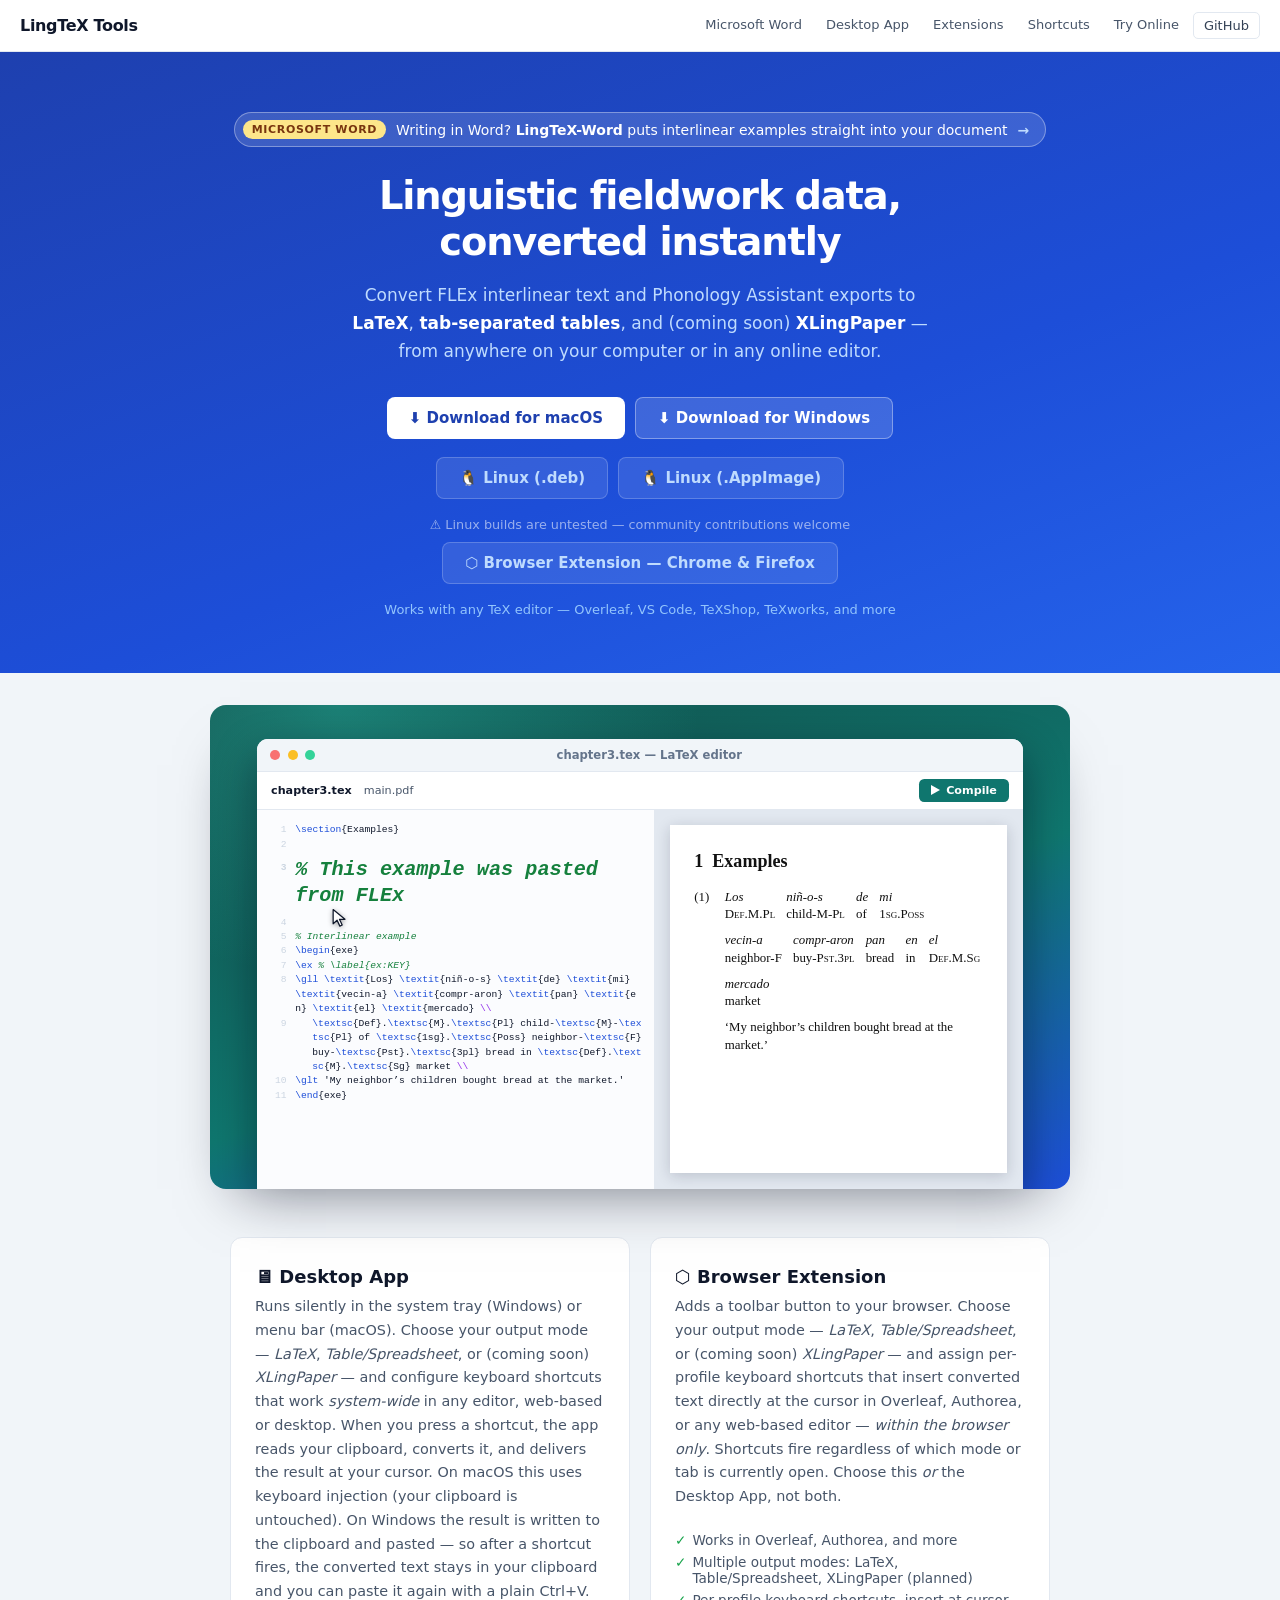
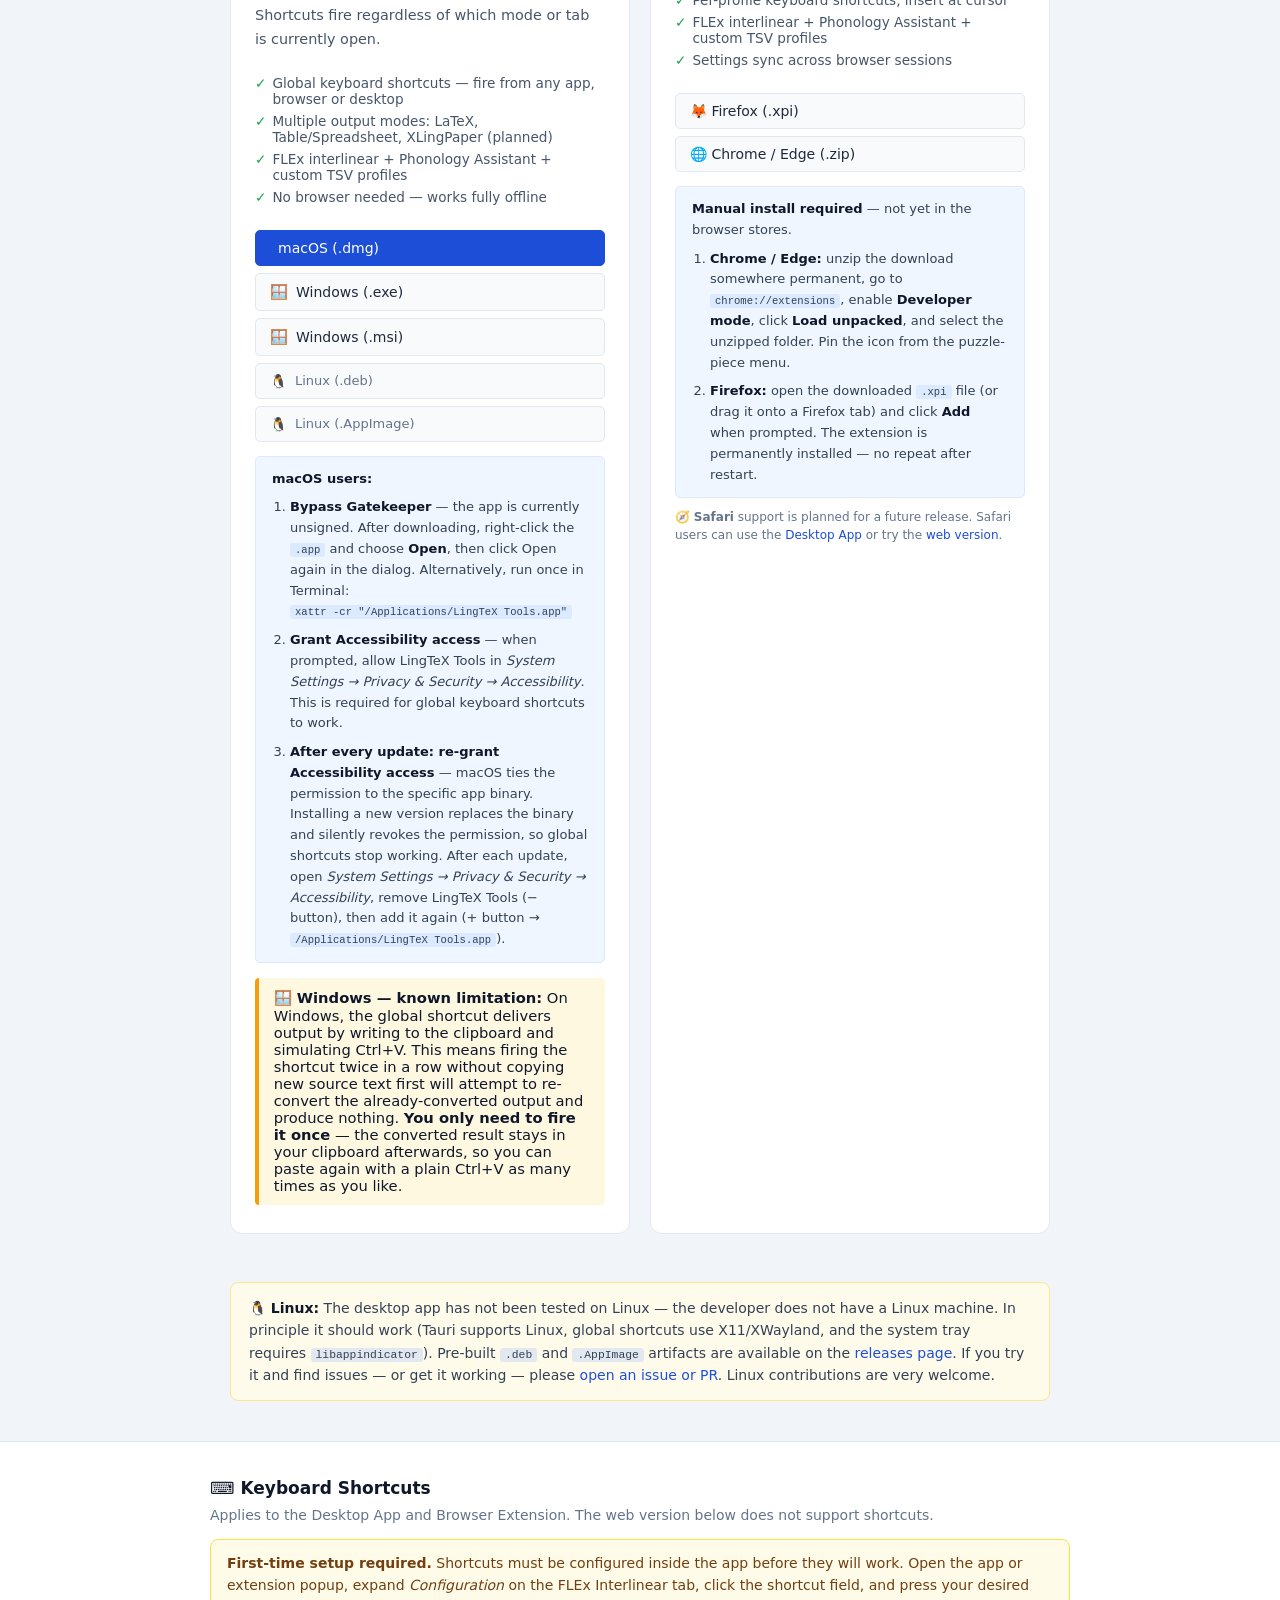
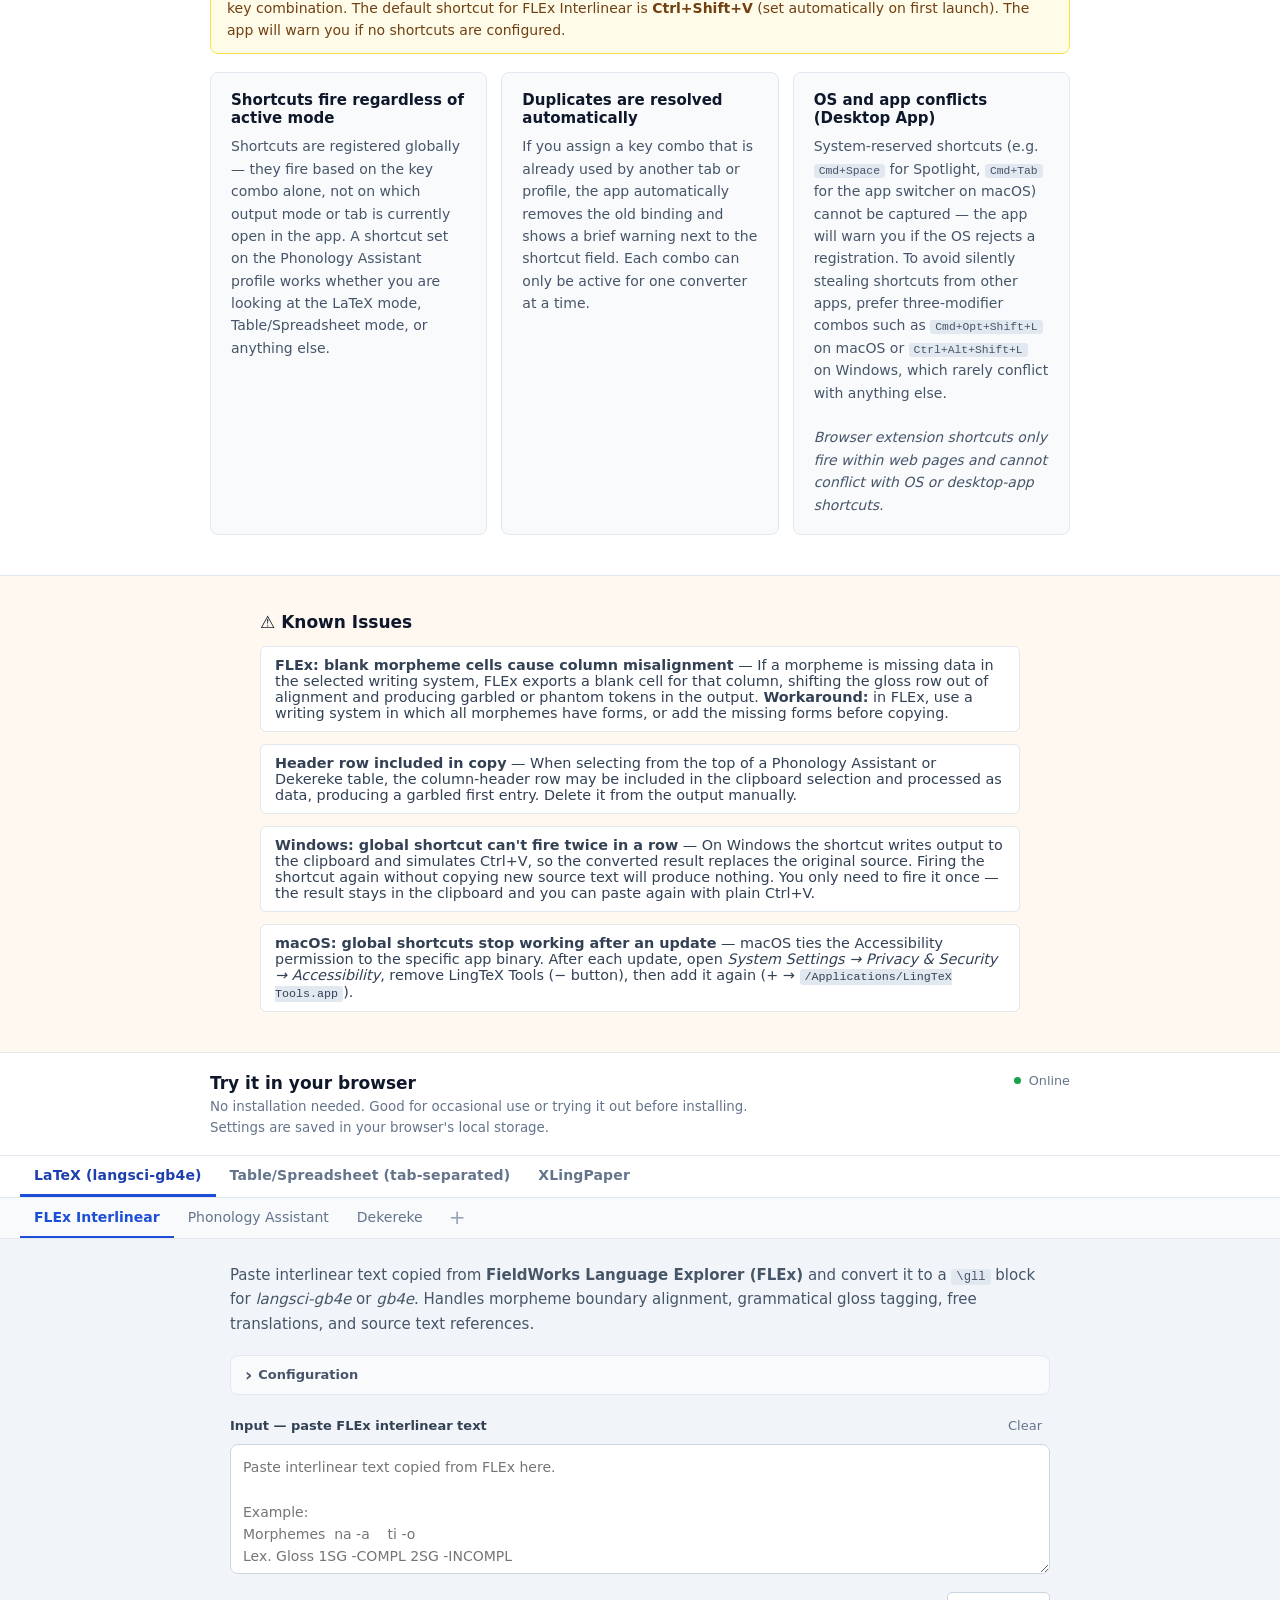
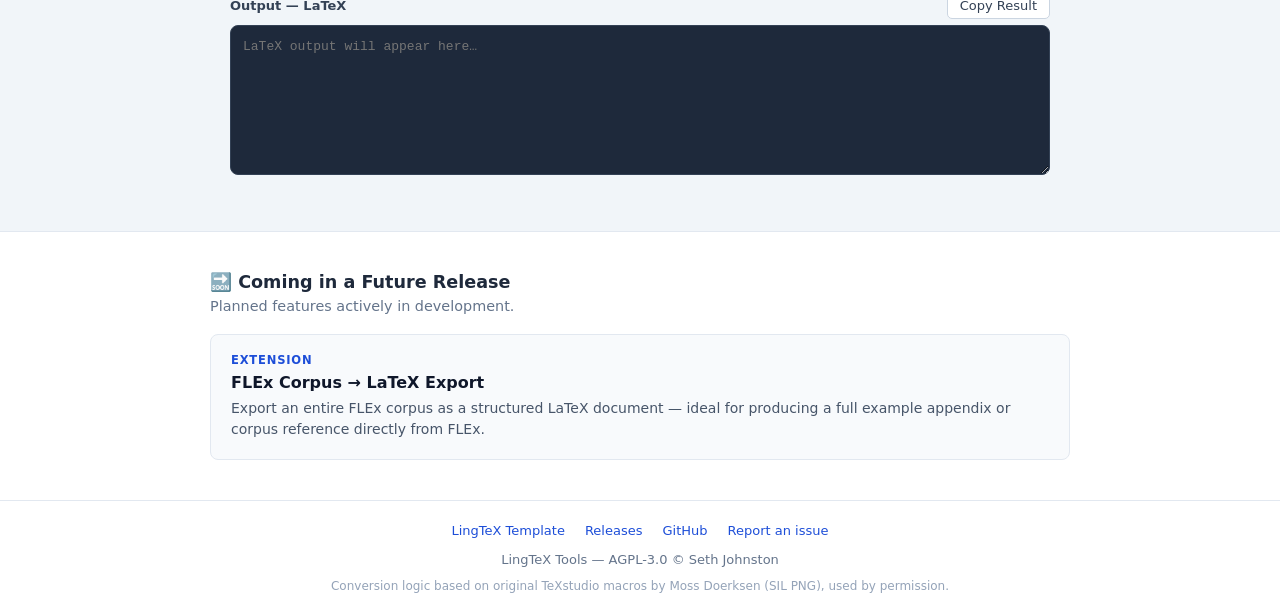
==== commit 6ae0147c: "docs: a looping FLEx-to-LaTeX demo for the LaTeX & XLingPaper side; Try online only there - assets/t" ====
--- a/docs/latex/index.html
+++ b/docs/latex/index.html
@@ -7,6 +7,7 @@
 <meta name="description" content="LingTeX Tools — convert FLEx interlinear and Phonology Assistant exports to LaTeX, tab-separated tables, and more. Desktop app (macOS &amp; Windows) and browser extension (Chrome &amp; Firefox).">
 <title>LingTeX Tools · LaTeX &amp; XLingPaper</title>
 <link rel="icon" type="image/png" href="../assets/lingtex-icon-32.png">
+<link rel="stylesheet" href="../assets/tex-demo.css">
 <style>
 /* ── Reset ───────────────────────────────────────────────────────────────── */
 *, *::before, *::after { box-sizing: border-box; margin: 0; padding: 0; }
@@ -709,6 +710,34 @@
   <p class="hero-note">Works with any TeX editor — Overleaf, VS Code, TeXShop, TeXworks, and more</p>
 </section>
 
+<!-- ── Demo: copy in FLEx, paste as LaTeX, compile ─────────────────────── -->
+<div class="td-hero-wrap">
+  <figure class="td-slot" role="img" aria-label="An interlinear example selected and copied in FLEx, pasted into a LaTeX editor with the LingTeX Tools shortcut as a gll example, then compiled and shown typeset">
+    <div class="td-win td-flex" aria-hidden="true">
+      <div class="td-bar"><i></i><i></i><i></i><span>Sample project — FieldWorks Language Explorer</span></div>
+      <div class="td-tabs"><span>Baseline</span><span>Gloss</span><span>Analyze</span><span>Tagging</span><b>Print View</b></div>
+      <div class="td-flex-body"><div class="td-text"><div class="td-seg">1</div><div class="td-lines"><div class="td-sel"></div>
+        <div class="td-bundles"><div class="td-bundle"><div class="td-wd">Los</div><div class="td-morphs"><div class="td-m"><span>Los</span><span>DEF.M.PL</span></div></div></div><div class="td-bundle"><div class="td-wd">niños</div><div class="td-morphs"><div class="td-m"><span>niñ</span><span>child</span></div><div class="td-m"><span>-o</span><span>M</span></div><div class="td-m"><span>-s</span><span>PL</span></div></div></div><div class="td-bundle"><div class="td-wd">de</div><div class="td-morphs"><div class="td-m"><span>de</span><span>of</span></div></div></div><div class="td-bundle"><div class="td-wd">mi</div><div class="td-morphs"><div class="td-m"><span>mi</span><span>1SG.POSS</span></div></div></div><div class="td-bundle"><div class="td-wd">vecina</div><div class="td-morphs"><div class="td-m"><span>vecin</span><span>neighbor</span></div><div class="td-m"><span>-a</span><span>F</span></div></div></div><div class="td-bundle"><div class="td-wd">compraron</div><div class="td-morphs"><div class="td-m"><span>compr</span><span>buy</span></div><div class="td-m"><span>-aron</span><span>PST.3PL</span></div></div></div><div class="td-bundle"><div class="td-wd">pan</div><div class="td-morphs"><div class="td-m"><span>pan</span><span>bread</span></div></div></div><div class="td-bundle"><div class="td-wd">en</div><div class="td-morphs"><div class="td-m"><span>en</span><span>in</span></div></div></div><div class="td-bundle"><div class="td-wd">el</div><div class="td-morphs"><div class="td-m"><span>el</span><span>DEF.M.SG</span></div></div></div><div class="td-bundle"><div class="td-wd">mercado</div><div class="td-morphs"><div class="td-m"><span>mercado</span><span>market</span></div></div></div></div>
+        <div class="td-free"><b>Free</b>My neighbor’s children bought bread at the market.</div>
+      </div></div></div>
+      <div class="td-menu"><div class="td-dim">Cut</div><div class="td-copy">Copy</div><div class="td-dim">Paste</div><hr><div>Select All</div></div>
+    </div>
+    <div class="td-win td-editor" aria-hidden="true">
+      <div class="td-bar"><i></i><i></i><i></i><span>chapter3.tex — LaTeX editor</span></div>
+      <div class="td-tool"><span class="td-file">chapter3.tex</span><span>main.pdf</span><span class="td-compile">Compile</span></div>
+      <div class="td-panes">
+        <div class="td-code"><div class="td-l"><span class="c">\section</span>{Examples}</div><div class="td-l"> </div><div class="td-l td-big"><span class="cm">% This example was pasted from FLEx</span></div><div class="td-l td-caret-line"><span class="td-caret"></span></div><div class="td-paste"><div class="td-l"><span class="cm">% Interlinear example</span></div><div class="td-l"><span class="c">\begin</span>{exe}</div><div class="td-l"><span class="c">\ex</span> <span class="cm">% \label{ex:KEY}</span></div><div class="td-l"><span class="c">\gll</span> <span class="c">\textit</span>{Los} <span class="c">\textit</span>{niñ-o-s} <span class="c">\textit</span>{de} <span class="c">\textit</span>{mi} <span class="c">\textit</span>{vecin-a} <span class="c">\textit</span>{compr-aron} <span class="c">\textit</span>{pan} <span class="c">\textit</span>{en} <span class="c">\textit</span>{el} <span class="c">\textit</span>{mercado} <span class="k">\\</span></div><div class="td-l td-in"><span class="c">\textsc</span>{Def}.<span class="c">\textsc</span>{M}.<span class="c">\textsc</span>{Pl} child-<span class="c">\textsc</span>{M}-<span class="c">\textsc</span>{Pl} of <span class="c">\textsc</span>{1sg}.<span class="c">\textsc</span>{Poss} neighbor-<span class="c">\textsc</span>{F} buy-<span class="c">\textsc</span>{Pst}.<span class="c">\textsc</span>{3pl} bread in <span class="c">\textsc</span>{Def}.<span class="c">\textsc</span>{M}.<span class="c">\textsc</span>{Sg} market <span class="k">\\</span></div><div class="td-l"><span class="c">\glt</span> 'My neighbor’s children bought bread at the market.'</div><div class="td-l"><span class="c">\end</span>{exe}</div></div></div>
+        <div class="td-pdf"><div class="td-progress"></div><div class="td-page"><div class="td-render">
+          <div class="td-h">1&nbsp;&nbsp;Examples</div>
+          <div class="td-ex"><span class="td-num">(1)</span><div><div class="td-cols"><span class="td-w"><i>Los</i><span><span class="td-sc">Def.M.Pl</span></span></span><span class="td-w"><i>niñ-o-s</i><span>child-<span class="td-sc">M</span>-<span class="td-sc">Pl</span></span></span><span class="td-w"><i>de</i><span>of</span></span><span class="td-w"><i>mi</i><span><span class="td-sc">1sg.Poss</span></span></span><span class="td-w"><i>vecin-a</i><span>neighbor-<span class="td-sc">F</span></span></span><span class="td-w"><i>compr-aron</i><span>buy-<span class="td-sc">Pst.3pl</span></span></span><span class="td-w"><i>pan</i><span>bread</span></span><span class="td-w"><i>en</i><span>in</span></span><span class="td-w"><i>el</i><span><span class="td-sc">Def.M.Sg</span></span></span><span class="td-w"><i>mercado</i><span>market</span></span></div><div class="td-tr">‘My neighbor’s children bought bread at the market.’</div></div></div>
+        </div></div></div>
+      </div>
+    </div>
+    <div class="td-keys" aria-hidden="true"><kbd>⌘</kbd><kbd>⇧</kbd><kbd>V</kbd><span>LingTeX smart paste</span></div>
+    <div class="td-cursor" aria-hidden="true"><svg viewBox="0 0 24 24" aria-hidden="true"><path d="M4 2 L4 20 L9 15.5 L12.5 23 L15.5 21.6 L12 14.3 L19 14.3 Z" fill="#fff" stroke="#0f172a" stroke-width="1.6" stroke-linejoin="round"/></svg></div>
+  </figure>
+</div>
+
 <!-- ── Download / Products ───────────────────────────────────────────────── -->
 <div id="download">
 <section class="products">
--- a/docs/assets/tex-demo.css
+++ b/docs/assets/tex-demo.css
@@ -0,0 +1,141 @@
+/* LingTeX Tools site: the LaTeX & XLingPaper demo.
+   Self-contained (every class starts td-) so it can sit on the landing page and
+   on latex/, whose own inline styles it must not disturb. A 14-second loop in
+   pure CSS: an example is selected and copied in a FLEx print-view mock, pasted
+   into a LaTeX editor mock with LingTeX Tools' smart-paste shortcut (the real
+   core.js output for this example), compiled, and shown typeset. Visitors who
+   ask for reduced motion see the finished editor, still. */
+
+.td-slot, .td-slot *, .td-slot *::before, .td-slot *::after { box-sizing: border-box; }
+.td-slot {
+  position: relative; display: block; width: 100%; margin: 0; aspect-ratio: 16 / 9; overflow: hidden; container-type: inline-size;
+  background:
+    radial-gradient(60% 80% at 15% 0%, rgba(45,212,191,.35), transparent 70%),
+    linear-gradient(160deg, #134e4a, #0f766e 55%, #1d4ed8);
+  font-family: system-ui, -apple-system, 'Segoe UI', Roboto, sans-serif;
+}
+/* width: 100% matters on latex/, whose body is a column flexbox: an item centred
+   with auto margins shrinks to its content, and this content has no width. */
+.td-hero-wrap { box-sizing: border-box; width: 100%; max-width: 900px; margin: 32px auto 0; padding: 0 20px; }
+.td-hero-wrap .td-slot { border-radius: 16px; box-shadow: 0 30px 56px -30px rgba(2,6,23,.55); }
+
+.td-win {
+  position: absolute; left: 5.5%; right: 5.5%; top: 7%; bottom: 0;
+  background: #fff; border-radius: 1.3cqw 1.3cqw 0 0; box-shadow: 0 2cqw 5cqw rgba(2,6,23,.45);
+  display: flex; flex-direction: column; overflow: hidden;
+}
+.td-bar { height: 3.9cqw; flex-shrink: 0; display: flex; align-items: center; gap: .9cqw; padding: 0 1.5cqw; background: #f1f5f9; border-bottom: 1px solid #e2e8f0; }
+.td-bar i { width: 1.15cqw; height: 1.15cqw; border-radius: 50%; background: #f87171; }
+.td-bar i:nth-child(2) { background: #fbbf24; }
+.td-bar i:nth-child(3) { background: #34d399; }
+.td-bar span { margin: 0 auto; transform: translateX(-2cqw); font-size: 1.35cqw; font-weight: 600; color: #64748b; }
+
+/* FLEx: the Print View tab of a text */
+.td-flex { animation: td-flex-win 14s ease-in-out infinite; opacity: 0; }
+.td-tabs { display: flex; gap: 2.2cqw; padding: .9cqw 2cqw 0; font-size: 1.3cqw; color: #64748b; border-bottom: 1px solid #e2e8f0; flex-shrink: 0; }
+.td-tabs span, .td-tabs b { padding-bottom: .6cqw; }
+.td-tabs b { color: #0f172a; border-bottom: .3cqw solid #0f766e; }
+.td-flex-body { flex: 1; padding: 3cqw 3.5cqw; background: #fff; }
+.td-text { position: relative; display: flex; gap: 2cqw; font-family: 'Charis SIL', 'Doulos SIL', Cambria, Georgia, serif; font-size: 1.75cqw; color: #111827; }
+.td-seg { flex-shrink: 0; font-family: system-ui, sans-serif; font-size: 1.3cqw; color: #64748b; padding-top: .2cqw; }
+.td-lines { position: relative; flex: 1; }
+.td-sel { position: absolute; left: -.6cqw; top: -.6cqw; bottom: -.6cqw; width: 0; background: rgba(59,130,246,.26); border-radius: .4cqw; animation: td-sel 14s linear infinite; }
+.td-bundles { position: relative; display: flex; flex-wrap: wrap; column-gap: 2.4cqw; row-gap: 1.8cqw; }
+.td-bundle { display: flex; flex-direction: column; gap: .5cqw; }
+.td-wd { font-weight: 600; }
+.td-morphs { display: flex; gap: 1cqw; }
+.td-m { display: flex; flex-direction: column; gap: .4cqw; }
+.td-m span:last-child { color: #334155; font-family: system-ui, sans-serif; font-size: 1.45cqw; }
+.td-free { position: relative; margin-top: 2.2cqw; font-family: system-ui, sans-serif; font-size: 1.5cqw; color: #334155; }
+.td-free b { color: #64748b; font-weight: 600; margin-right: 1cqw; }
+.td-menu {
+  position: absolute; left: 59%; top: 55%; width: 17cqw; opacity: 0;
+  background: #fff; border: 1px solid #cbd5e1; border-radius: .7cqw; box-shadow: 0 1.2cqw 3cqw rgba(15,23,42,.3);
+  padding: .5cqw 0; font-size: 1.45cqw; color: #0f172a; animation: td-menu 14s linear infinite; z-index: 3;
+}
+.td-menu div { padding: .55cqw 1.6cqw; }
+.td-menu .td-copy { animation: td-copy 14s linear infinite; }
+.td-menu hr { border: 0; border-top: 1px solid #e2e8f0; margin: .4cqw 0; }
+.td-menu .td-dim { color: #94a3b8; }
+
+/* The LaTeX editor: source on the left, PDF on the right */
+.td-editor { animation: td-ed-win 14s ease-in-out infinite; }
+.td-tool { display: flex; align-items: center; gap: 1.4cqw; padding: .8cqw 1.6cqw; border-bottom: 1px solid #e2e8f0; font-size: 1.3cqw; color: #475569; flex-shrink: 0; }
+.td-tool .td-file { font-weight: 600; color: #0f172a; }
+.td-compile {
+  margin-left: auto; display: inline-flex; align-items: center; gap: .7cqw; padding: .55cqw 1.4cqw;
+  background: #0f766e; color: #fff; border-radius: .6cqw; font-weight: 700; font-size: 1.3cqw;
+  animation: td-compile 14s linear infinite;
+}
+.td-compile::before { content: ''; border-left: 1.05cqw solid #fff; border-top: .65cqw solid transparent; border-bottom: .65cqw solid transparent; }
+.td-panes { flex: 1; display: grid; grid-template-columns: 1.08fr 1fr; min-height: 0; }
+.td-code { background: #fbfcfe; border-right: 1px solid #e2e8f0; padding: 1.6cqw 1.4cqw; overflow: hidden; counter-reset: td-line;
+  font-family: ui-monospace, 'SF Mono', Menlo, Consolas, monospace; font-size: 1.12cqw; line-height: 1.5; color: #0f172a; }
+.td-l { position: relative; padding-left: 3cqw; white-space: pre-wrap; word-break: break-all; min-height: 1.5em; }
+.td-l::before { counter-increment: td-line; content: counter(td-line); position: absolute; left: 0; width: 2cqw; text-align: right; color: #cbd5e1; }
+.td-l.td-in { padding-left: 5cqw; }
+.td-big { font-size: 2.35cqw; line-height: 1.25; margin: .6cqw 0 .9cqw; font-weight: 600; word-break: normal; overflow-wrap: break-word; }
+.td-big::before { font-size: 1.12cqw; line-height: 2.3; }
+.c { color: #1d4ed8; }
+.cm { color: #15803d; font-style: italic; }
+.k { color: #9333ea; }
+.td-caret-line { height: 1.5em; }
+.td-caret { display: inline-block; width: .18cqw; height: 1.2em; vertical-align: text-bottom; background: #0f172a; opacity: 0; animation: td-caret 14s linear infinite; }
+.td-paste { border-radius: .4cqw; animation: td-paste 14s linear infinite; }
+.td-keys {
+  position: absolute; left: 15%; top: 49%; z-index: 4; display: inline-flex; align-items: center; gap: .6cqw;
+  padding: .8cqw 1.2cqw; background: #0f172a; color: #fff; border-radius: 1cqw; box-shadow: 0 1cqw 2.5cqw rgba(2,6,23,.4);
+  font-size: 1.35cqw; font-weight: 600; opacity: 0; animation: td-keys 14s ease-out infinite;
+}
+.td-keys kbd { font: 700 1.7cqw system-ui, sans-serif; min-width: 3cqw; padding: .3cqw .7cqw; text-align: center; background: #fff; color: #0f172a; border-radius: .5cqw; box-shadow: 0 .3cqw 0 #94a3b8; }
+.td-keys span { margin-left: .6cqw; color: #99f6e4; }
+
+.td-pdf { position: relative; background: #e2e8f0; padding: 1.8cqw; display: flex; justify-content: center; overflow: hidden; }
+.td-page { position: relative; width: 100%; background: #fff; box-shadow: 0 .4cqw 1.6cqw rgba(15,23,42,.18); padding: 3cqw 2.8cqw; font-family: 'Latin Modern Roman', 'CMU Serif', 'Computer Modern', Georgia, 'Times New Roman', serif; color: #111; }
+.td-progress { position: absolute; left: 0; top: 0; height: .45cqw; width: 0; background: #0d9488; opacity: 0; animation: td-progress 14s linear infinite; }
+.td-render { animation: td-render 14s ease-out infinite; }
+.td-h { font-weight: 700; font-size: 2.1cqw; margin-bottom: 2cqw; }
+.td-ex { display: flex; gap: 1.8cqw; font-size: 1.5cqw; line-height: 1.35; }
+.td-num { flex-shrink: 0; }
+.td-cols { display: flex; flex-wrap: wrap; column-gap: 1.3cqw; row-gap: 1cqw; }
+.td-w { display: inline-flex; flex-direction: column; white-space: nowrap; }
+.td-w i { font-style: italic; }
+.td-sc { font-variant: small-caps; }
+.td-tr { margin-top: 1cqw; }
+
+.td-cursor { position: absolute; left: 14%; top: 42%; width: 2.2cqw; z-index: 6; pointer-events: none; animation: td-cursor 14s ease-in-out infinite; filter: drop-shadow(0 .2cqw .3cqw rgba(0,0,0,.35)); }
+.td-cursor svg { display: block; width: 100%; height: auto; }
+.td-cursor::after { content: ''; position: absolute; left: -1.6cqw; top: -1.6cqw; width: 3.2cqw; height: 3.2cqw; border-radius: 50%; background: rgba(13,148,136,.55); opacity: 0; animation: td-click 14s linear infinite; }
+
+@keyframes td-flex-win { 0%, 36% { opacity: 1; transform: none; } 41%, 94% { opacity: 0; transform: translateX(-6%); } 98%, 100% { opacity: 1; transform: none; } }
+@keyframes td-ed-win   { 0%, 36% { opacity: 0; transform: translateX(6%); } 41%, 94% { opacity: 1; transform: none; } 98%, 100% { opacity: 0; transform: translateX(6%); } }
+@keyframes td-sel      { 0%, 5% { width: 0; } 19%, 94% { width: calc(100% + 1.2cqw); } 96%, 100% { width: 0; } }
+@keyframes td-menu     { 0%, 21.5% { opacity: 0; transform: scale(.96); } 22.5%, 30.5% { opacity: 1; transform: none; } 31.5%, 100% { opacity: 0; } }
+@keyframes td-copy     { 0%, 25.5% { background: transparent; color: inherit; } 26%, 31% { background: #2563eb; color: #fff; } 31.5%, 100% { background: transparent; color: inherit; } }
+@keyframes td-caret    { 0%, 43% { opacity: 0; } 44%, 46% { opacity: 1; } 47%, 48% { opacity: 0; } 49%, 52.5% { opacity: 1; } 53%, 100% { opacity: 0; } }
+@keyframes td-keys     { 0%, 48.5% { opacity: 0; transform: translateY(1cqw) scale(.92); } 50%, 52.5% { opacity: 1; transform: none; } 54%, 100% { opacity: 0; transform: none; } }
+@keyframes td-paste    { 0%, 52.5% { opacity: 0; background: rgba(253,230,138,0); } 53% { opacity: 1; background: rgba(253,230,138,.95); } 63% { background: rgba(253,230,138,0); } 94% { opacity: 1; } 96%, 100% { opacity: 0; } }
+@keyframes td-compile  { 0%, 64% { transform: none; background: #0f766e; } 64.5%, 66.5% { transform: scale(.9); background: #115e59; } 67.5%, 100% { transform: none; background: #0f766e; } }
+@keyframes td-progress { 0%, 66% { opacity: 0; width: 0; } 66.5% { opacity: 1; width: 0; } 73% { opacity: 1; width: 100%; } 74%, 100% { opacity: 0; width: 100%; } }
+@keyframes td-render   { 0%, 73.5% { opacity: 0; transform: translateY(.8cqw); } 76.5%, 94% { opacity: 1; transform: none; } 96%, 100% { opacity: 0; } }
+@keyframes td-cursor {
+  0%, 5%   { left: 12%; top: 33%; }
+  19%, 22% { left: 58%; top: 53%; }
+  26%, 30% { left: 62%; top: 60.5%; }
+  36%      { left: 40%; top: 55%; }
+  43%, 58% { left: 34%; top: 56%; }
+  64%, 67% { left: 86%; top: 17.5%; }
+  74%, 92% { left: 76%; top: 84%; }
+  98%, 100% { left: 12%; top: 33%; }
+}
+@keyframes td-click {
+  0%, 21.9% { opacity: 0; transform: scale(.3); } 22% { opacity: 1; transform: scale(.3); } 24% { opacity: 0; transform: scale(1.5); }
+  28.9% { opacity: 0; transform: scale(.3); } 29% { opacity: 1; transform: scale(.3); } 31% { opacity: 0; transform: scale(1.5); }
+  64.4% { opacity: 0; transform: scale(.3); } 64.5% { opacity: 1; transform: scale(.3); } 66.5% { opacity: 0; transform: scale(1.5); }
+  100% { opacity: 0; }
+}
+@media (prefers-reduced-motion: reduce) {
+  .td-slot *, .td-slot *::before, .td-slot *::after { animation: none !important; }
+  .td-flex, .td-menu, .td-keys, .td-progress, .td-cursor, .td-caret-line { display: none; }
+  .td-editor, .td-paste, .td-render { opacity: 1; transform: none; }
+}
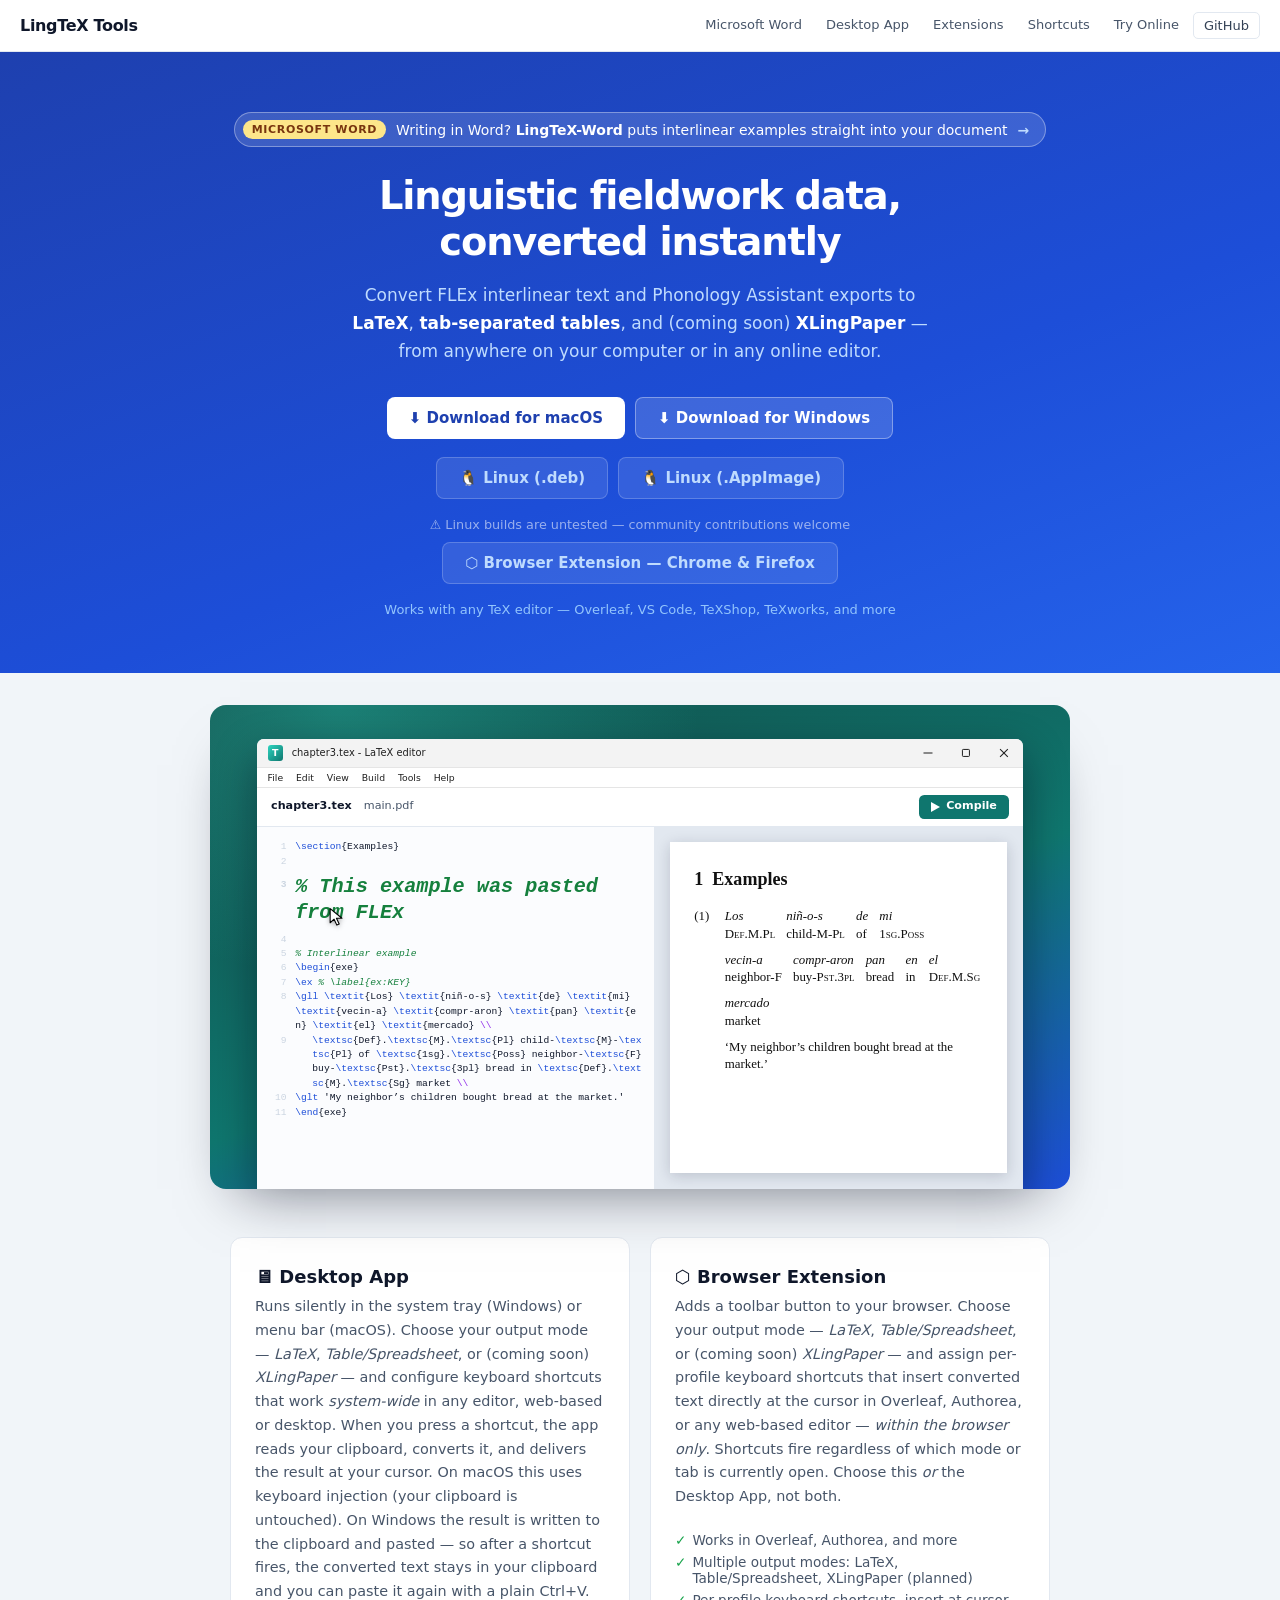
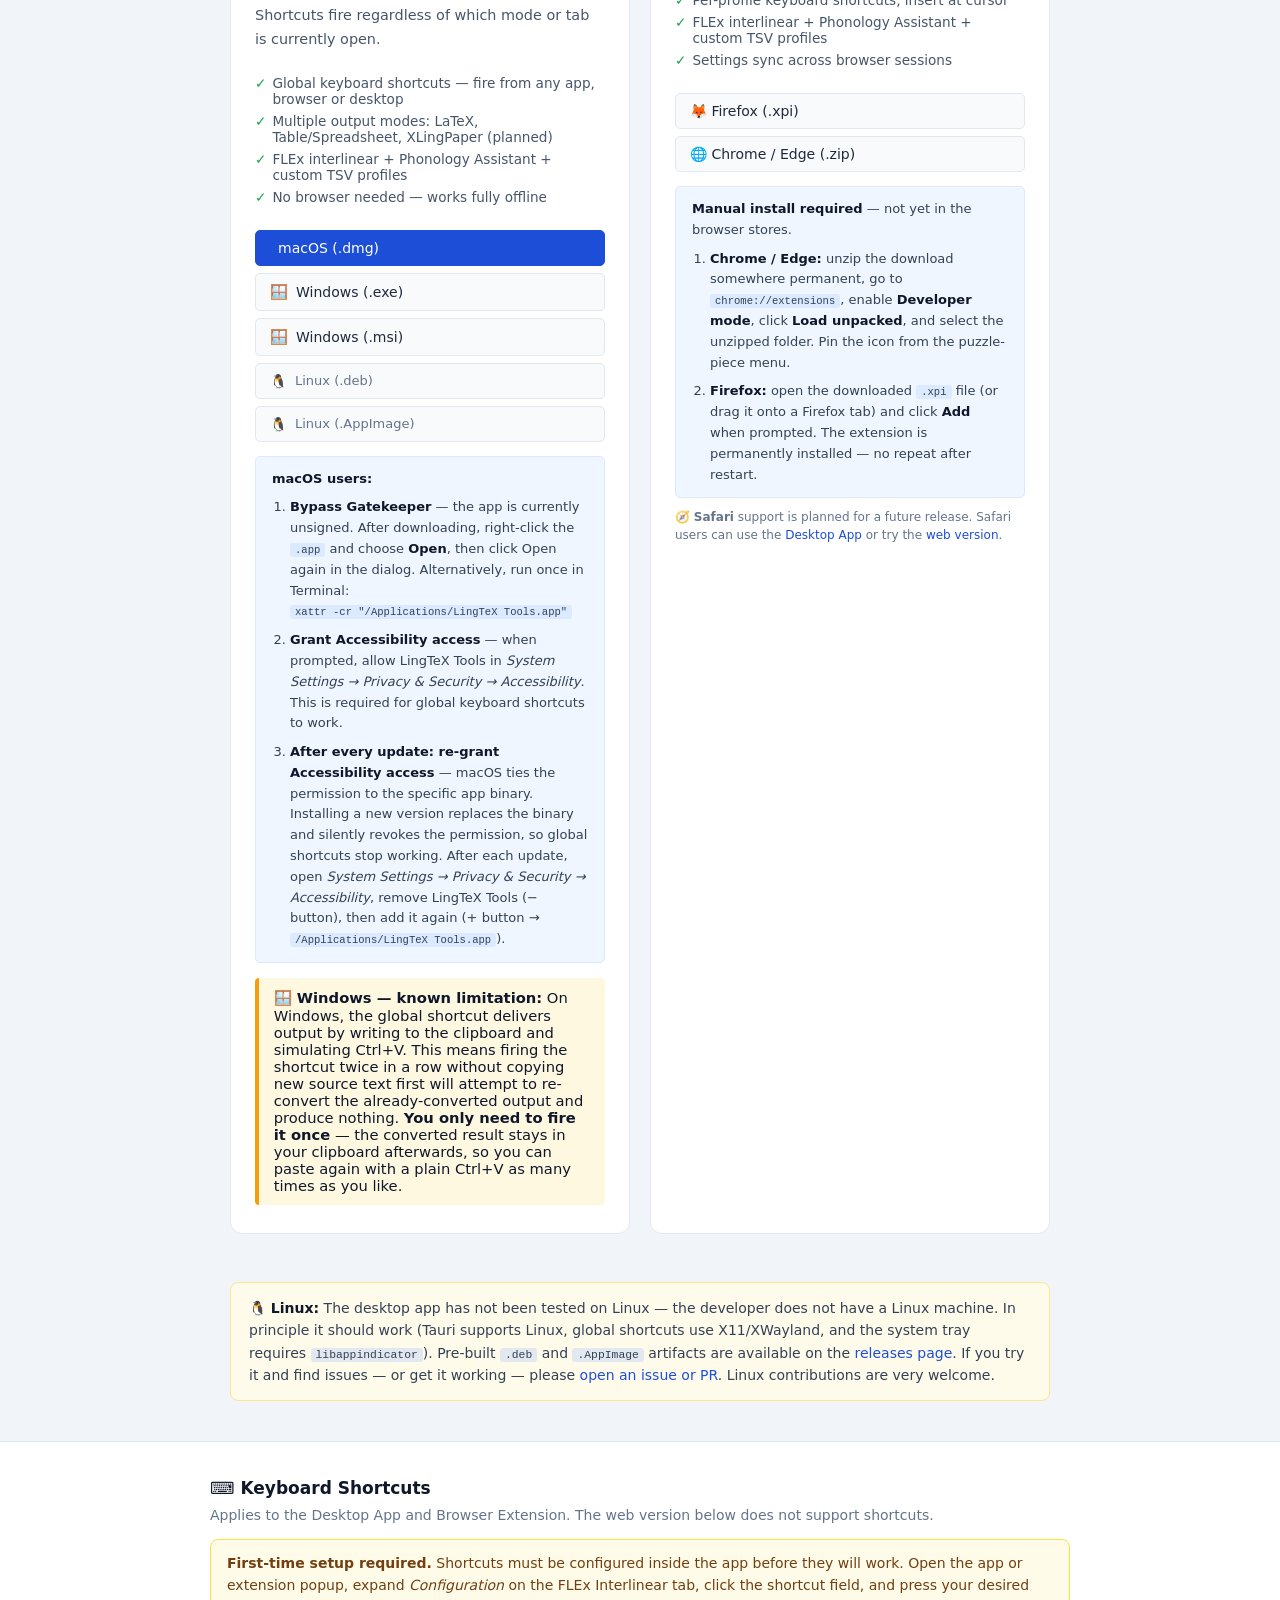
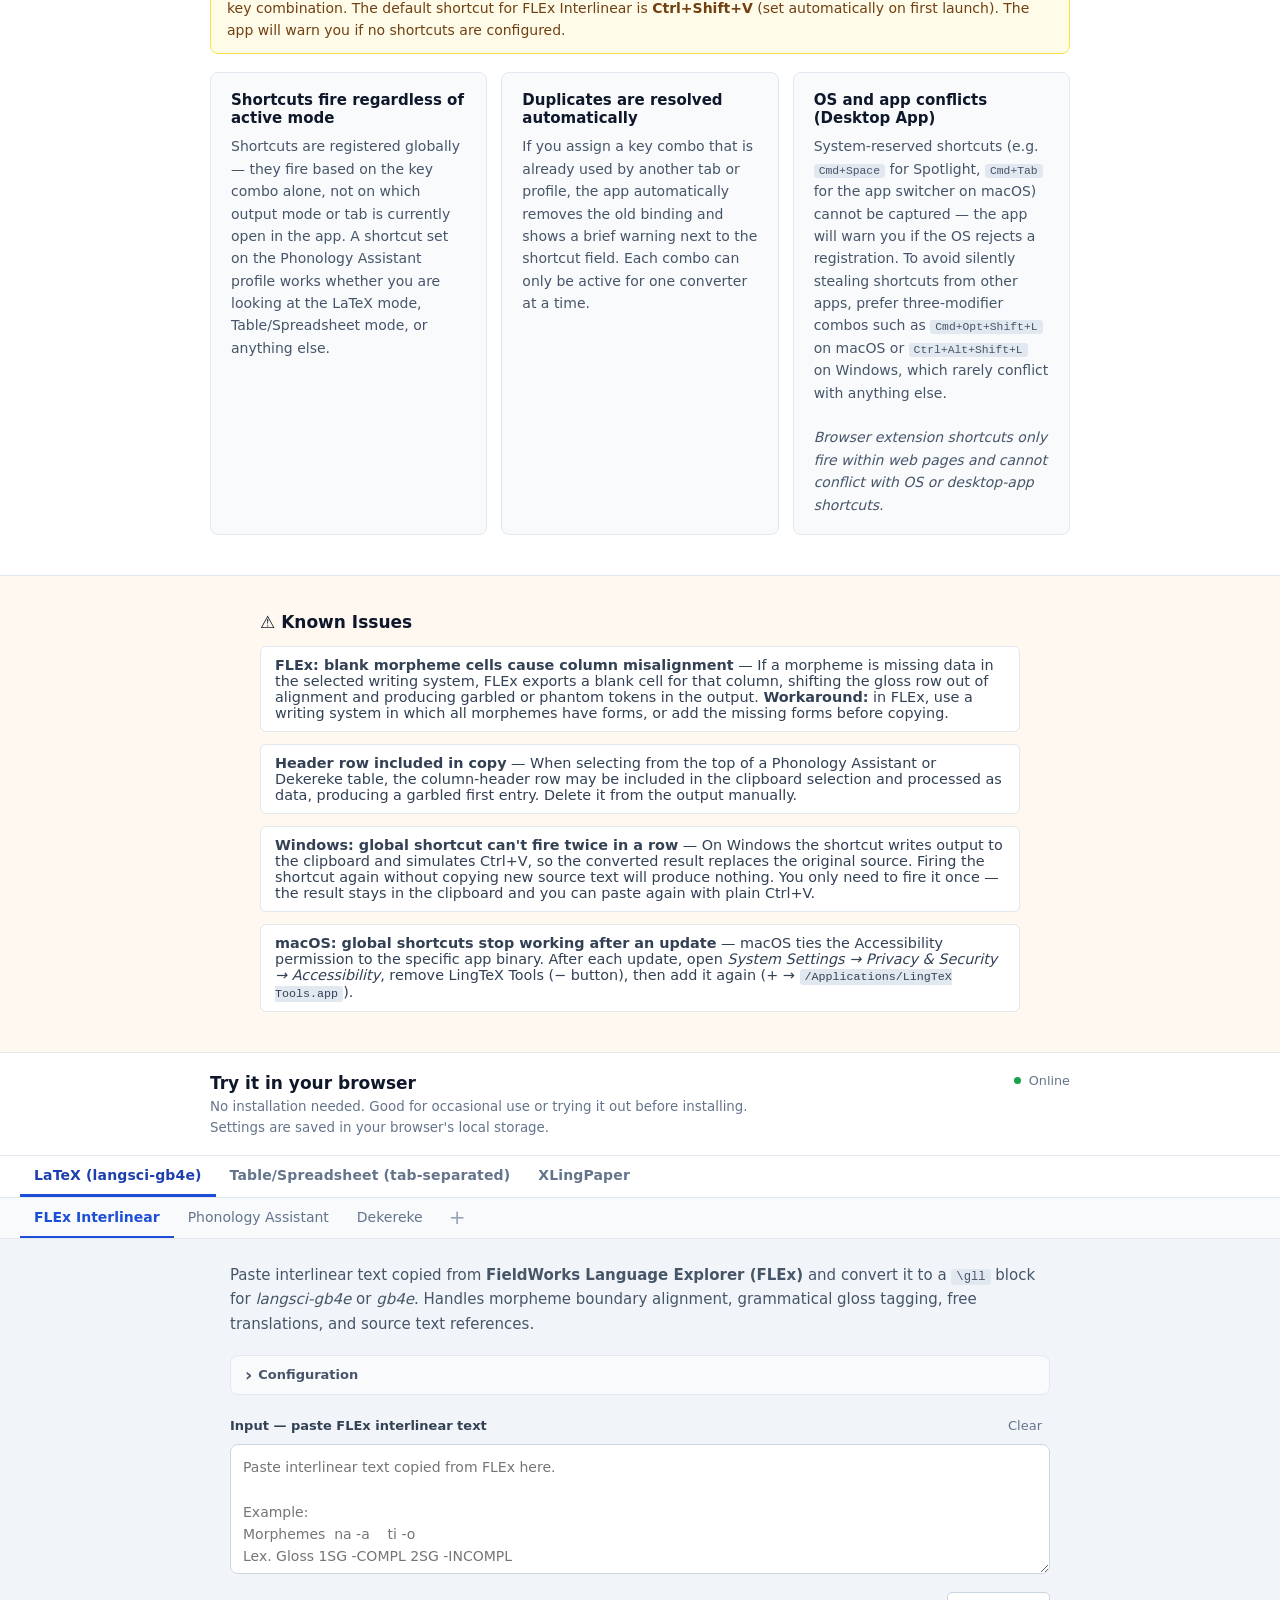
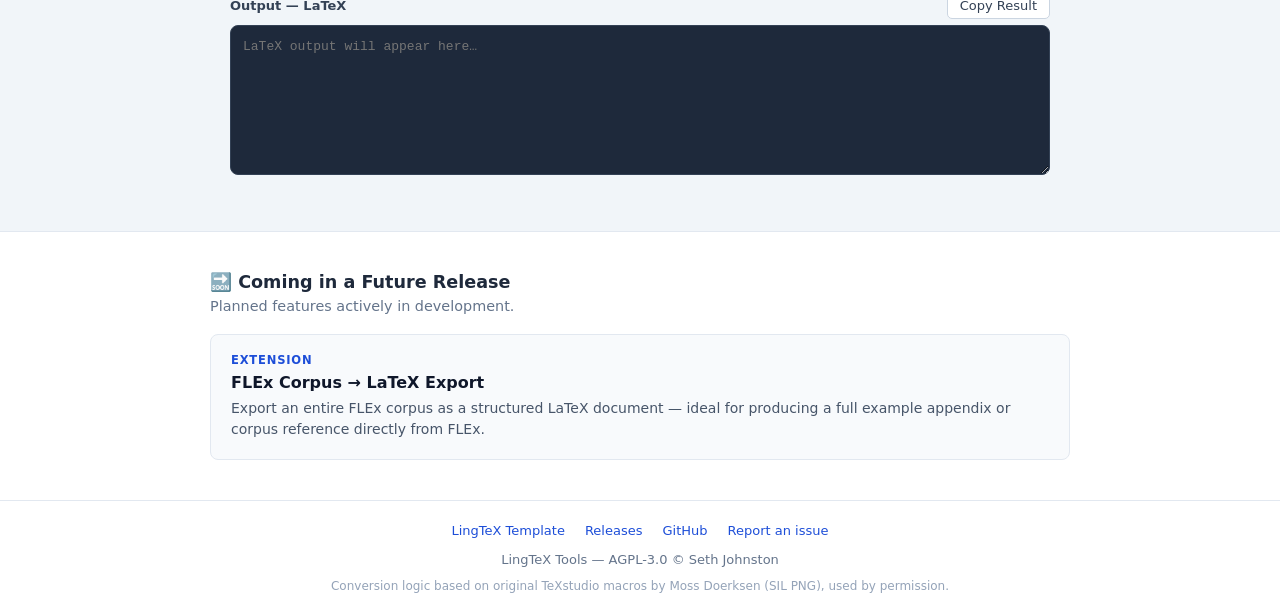
==== commit 45d98da6: "docs: both demos on Windows; the Word demo copies from FLEx first, and every click lands - win-mock." ====
--- a/docs/latex/index.html
+++ b/docs/latex/index.html
@@ -7,6 +7,7 @@
 <meta name="description" content="LingTeX Tools — convert FLEx interlinear and Phonology Assistant exports to LaTeX, tab-separated tables, and more. Desktop app (macOS &amp; Windows) and browser extension (Chrome &amp; Firefox).">
 <title>LingTeX Tools · LaTeX &amp; XLingPaper</title>
 <link rel="icon" type="image/png" href="../assets/lingtex-icon-32.png">
+<link rel="stylesheet" href="../assets/win-mock.css">
 <link rel="stylesheet" href="../assets/tex-demo.css">
 <style>
 /* ── Reset ───────────────────────────────────────────────────────────────── */
@@ -714,16 +715,15 @@
 <div class="td-hero-wrap">
   <figure class="td-slot" role="img" aria-label="An interlinear example selected and copied in FLEx, pasted into a LaTeX editor with the LingTeX Tools shortcut as a gll example, then compiled and shown typeset">
     <div class="td-win td-flex" aria-hidden="true">
-      <div class="td-bar"><i></i><i></i><i></i><span>Sample project — FieldWorks Language Explorer</span></div>
-      <div class="td-tabs"><span>Baseline</span><span>Gloss</span><span>Analyze</span><span>Tagging</span><b>Print View</b></div>
+      <div class="wm-titlebar"><span class="wm-icon wm-icon-flex">F</span><span class="wm-title">Sample - FieldWorks Language Explorer</span><span class="wm-controls"><i class="min"></i><i class="max"></i><i class="close"></i></span></div><div class="wm-menubar"><span>File</span><span>Send/Receive</span><span>Edit</span><span>View</span><span>Data</span><span>Insert</span><span>Format</span><span>Tools</span><span>Parser</span><span>Window</span><span>Help</span></div><div class="wm-flex-main"><div class="wm-sidebar"><div class="wm-side-head">Texts &amp; Words</div><div class="wm-side-list"><span class="on">Interlinear Texts</span><span>Concordance</span><span>Complex Concordance</span><span>Word List Concordance</span><span>Analyses</span><span>Bulk Edit Wordforms</span><span>Statistics</span></div><div class="wm-areas"><span>Lexicon</span><span class="on">Texts &amp; Words</span><span>Grammar</span><span>Notebook</span><span>Lists</span></div></div><div class="wm-flex-pane"><div class="wm-pane-head"><b>Interlinear Texts</b><span>At the market</span></div><div class="wm-flex-tabs"><span>Info</span><span>Baseline</span><span>Gloss</span><span>Analyze</span><span>Tagging</span><b>Print View</b></div>
       <div class="td-flex-body"><div class="td-text"><div class="td-seg">1</div><div class="td-lines"><div class="td-sel"></div>
-        <div class="td-bundles"><div class="td-bundle"><div class="td-wd">Los</div><div class="td-morphs"><div class="td-m"><span>Los</span><span>DEF.M.PL</span></div></div></div><div class="td-bundle"><div class="td-wd">niños</div><div class="td-morphs"><div class="td-m"><span>niñ</span><span>child</span></div><div class="td-m"><span>-o</span><span>M</span></div><div class="td-m"><span>-s</span><span>PL</span></div></div></div><div class="td-bundle"><div class="td-wd">de</div><div class="td-morphs"><div class="td-m"><span>de</span><span>of</span></div></div></div><div class="td-bundle"><div class="td-wd">mi</div><div class="td-morphs"><div class="td-m"><span>mi</span><span>1SG.POSS</span></div></div></div><div class="td-bundle"><div class="td-wd">vecina</div><div class="td-morphs"><div class="td-m"><span>vecin</span><span>neighbor</span></div><div class="td-m"><span>-a</span><span>F</span></div></div></div><div class="td-bundle"><div class="td-wd">compraron</div><div class="td-morphs"><div class="td-m"><span>compr</span><span>buy</span></div><div class="td-m"><span>-aron</span><span>PST.3PL</span></div></div></div><div class="td-bundle"><div class="td-wd">pan</div><div class="td-morphs"><div class="td-m"><span>pan</span><span>bread</span></div></div></div><div class="td-bundle"><div class="td-wd">en</div><div class="td-morphs"><div class="td-m"><span>en</span><span>in</span></div></div></div><div class="td-bundle"><div class="td-wd">el</div><div class="td-morphs"><div class="td-m"><span>el</span><span>DEF.M.SG</span></div></div></div><div class="td-bundle"><div class="td-wd">mercado</div><div class="td-morphs"><div class="td-m"><span>mercado</span><span>market</span></div></div></div></div>
+        <div class="td-bundles"><div class="td-row"><div class="td-bundle"><div class="td-wd">Los</div><div class="td-morphs"><div class="td-m"><span>Los</span><span>DEF.M.PL</span></div></div></div><div class="td-bundle"><div class="td-wd">niños</div><div class="td-morphs"><div class="td-m"><span>niñ</span><span>child</span></div><div class="td-m"><span>-o</span><span>M</span></div><div class="td-m"><span>-s</span><span>PL</span></div></div></div><div class="td-bundle"><div class="td-wd">de</div><div class="td-morphs"><div class="td-m"><span>de</span><span>of</span></div></div></div><div class="td-bundle"><div class="td-wd">mi</div><div class="td-morphs"><div class="td-m"><span>mi</span><span>1SG.POSS</span></div></div></div><div class="td-bundle"><div class="td-wd">vecina</div><div class="td-morphs"><div class="td-m"><span>vecin</span><span>neighbor</span></div><div class="td-m"><span>-a</span><span>F</span></div></div></div></div><div class="td-row"><div class="td-bundle"><div class="td-wd">compraron</div><div class="td-morphs"><div class="td-m"><span>compr</span><span>buy</span></div><div class="td-m"><span>-aron</span><span>PST.3PL</span></div></div></div><div class="td-bundle"><div class="td-wd">pan</div><div class="td-morphs"><div class="td-m"><span>pan</span><span>bread</span></div></div></div><div class="td-bundle"><div class="td-wd">en</div><div class="td-morphs"><div class="td-m"><span>en</span><span>in</span></div></div></div><div class="td-bundle"><div class="td-wd">el</div><div class="td-morphs"><div class="td-m"><span>el</span><span>DEF.M.SG</span></div></div></div><div class="td-bundle"><div class="td-wd">mercado</div><div class="td-morphs"><div class="td-m"><span>mercado</span><span>market</span></div></div></div></div></div>
         <div class="td-free"><b>Free</b>My neighbor’s children bought bread at the market.</div>
       </div></div></div>
-      <div class="td-menu"><div class="td-dim">Cut</div><div class="td-copy">Copy</div><div class="td-dim">Paste</div><hr><div>Select All</div></div>
+      </div></div><div class="wm-ctx td-menu"><div class="dim">Cut<kbd>Ctrl+X</kbd></div><div class="td-copy">Copy<kbd>Ctrl+C</kbd></div><div class="dim">Paste<kbd>Ctrl+V</kbd></div><hr><div>Select All<kbd>Ctrl+A</kbd></div></div>
     </div>
     <div class="td-win td-editor" aria-hidden="true">
-      <div class="td-bar"><i></i><i></i><i></i><span>chapter3.tex — LaTeX editor</span></div>
+      <div class="wm-titlebar"><span class="wm-icon wm-icon-tex">T</span><span class="wm-title">chapter3.tex - LaTeX editor</span><span class="wm-controls"><i class="min"></i><i class="max"></i><i class="close"></i></span></div><div class="wm-menubar"><span>File</span><span>Edit</span><span>View</span><span>Build</span><span>Tools</span><span>Help</span></div>
       <div class="td-tool"><span class="td-file">chapter3.tex</span><span>main.pdf</span><span class="td-compile">Compile</span></div>
       <div class="td-panes">
         <div class="td-code"><div class="td-l"><span class="c">\section</span>{Examples}</div><div class="td-l"> </div><div class="td-l td-big"><span class="cm">% This example was pasted from FLEx</span></div><div class="td-l td-caret-line"><span class="td-caret"></span></div><div class="td-paste"><div class="td-l"><span class="cm">% Interlinear example</span></div><div class="td-l"><span class="c">\begin</span>{exe}</div><div class="td-l"><span class="c">\ex</span> <span class="cm">% \label{ex:KEY}</span></div><div class="td-l"><span class="c">\gll</span> <span class="c">\textit</span>{Los} <span class="c">\textit</span>{niñ-o-s} <span class="c">\textit</span>{de} <span class="c">\textit</span>{mi} <span class="c">\textit</span>{vecin-a} <span class="c">\textit</span>{compr-aron} <span class="c">\textit</span>{pan} <span class="c">\textit</span>{en} <span class="c">\textit</span>{el} <span class="c">\textit</span>{mercado} <span class="k">\\</span></div><div class="td-l td-in"><span class="c">\textsc</span>{Def}.<span class="c">\textsc</span>{M}.<span class="c">\textsc</span>{Pl} child-<span class="c">\textsc</span>{M}-<span class="c">\textsc</span>{Pl} of <span class="c">\textsc</span>{1sg}.<span class="c">\textsc</span>{Poss} neighbor-<span class="c">\textsc</span>{F} buy-<span class="c">\textsc</span>{Pst}.<span class="c">\textsc</span>{3pl} bread in <span class="c">\textsc</span>{Def}.<span class="c">\textsc</span>{M}.<span class="c">\textsc</span>{Sg} market <span class="k">\\</span></div><div class="td-l"><span class="c">\glt</span> 'My neighbor’s children bought bread at the market.'</div><div class="td-l"><span class="c">\end</span>{exe}</div></div></div>
@@ -733,8 +733,8 @@
         </div></div></div>
       </div>
     </div>
-    <div class="td-keys" aria-hidden="true"><kbd>⌘</kbd><kbd>⇧</kbd><kbd>V</kbd><span>LingTeX smart paste</span></div>
-    <div class="td-cursor" aria-hidden="true"><svg viewBox="0 0 24 24" aria-hidden="true"><path d="M4 2 L4 20 L9 15.5 L12.5 23 L15.5 21.6 L12 14.3 L19 14.3 Z" fill="#fff" stroke="#0f172a" stroke-width="1.6" stroke-linejoin="round"/></svg></div>
+    <div class="td-keys" aria-hidden="true"><kbd>Ctrl</kbd><kbd>Shift</kbd><kbd>V</kbd><span>LingTeX smart paste</span></div>
+    <div class="td-cursor" aria-hidden="true"><svg viewBox="0 0 24 24" aria-hidden="true"><path d="M4 2 L4 20 L9 15.5 L12.5 23 L15.5 21.6 L12 14.3 L19 14.3 Z" fill="#fff" stroke="#000" stroke-width="1.4" stroke-linejoin="round"/></svg></div>
   </figure>
 </div>
 
--- a/docs/assets/win-mock.css
+++ b/docs/assets/win-mock.css
@@ -0,0 +1,67 @@
+/* LingTeX Tools site: Windows window chrome and a FLEx interface for the
+   animated demos, shared by the Word demo (site.css, .mock) and the LaTeX demo
+   (tex-demo.css, .td-slot). Every class starts wm-. Sizes are in cqw, so it
+   scales with whichever slot it sits in. The app icons are plain letter tiles
+   drawn here, not Microsoft's or SIL's own logos. */
+
+.wm-titlebar { display: flex; align-items: center; gap: 1cqw; height: 3.4cqw; flex-shrink: 0; padding-left: 1.2cqw; background: #f3f3f3; color: #1f1f1f; border-bottom: 1px solid #e5e5e5; font: 1.15cqw 'Segoe UI Variable Text', 'Segoe UI', system-ui, -apple-system, sans-serif; white-space: nowrap; }
+.wm-title { min-width: 0; overflow: hidden; text-overflow: ellipsis; }
+.wm-controls { display: flex; align-self: stretch; margin-left: auto; }
+.wm-controls i { position: relative; width: 4.4cqw; }
+.wm-controls i::before, .wm-controls i::after { content: ''; position: absolute; left: 50%; top: 50%; transform: translate(-50%, -50%); }
+.wm-controls .min::before { width: 1.05cqw; border-top: 1px solid currentColor; }
+.wm-controls .max::before { width: .95cqw; height: .95cqw; border: 1px solid currentColor; border-radius: .15cqw; }
+.wm-controls .close::before, .wm-controls .close::after { width: 1.3cqw; border-top: 1px solid currentColor; transform: translate(-50%, -50%) rotate(45deg); }
+.wm-controls .close::after { transform: translate(-50%, -50%) rotate(-45deg); }
+
+.wm-icon { flex-shrink: 0; display: grid; place-items: center; width: 1.8cqw; height: 1.8cqw; border-radius: .35cqw; color: #fff; font: 700 1.1cqw/1 'Segoe UI', system-ui, sans-serif; }
+.wm-icon-word { background: linear-gradient(135deg, #41a5ee, #2b7cd3 50%, #185abd); box-shadow: 0 0 0 1px rgba(255,255,255,.6); }
+.wm-icon-flex { background: linear-gradient(135deg, #7c9cd6, #2f5aa8); }
+.wm-icon-tex { background: linear-gradient(135deg, #2dd4bf, #0f766e); }
+
+/* Word: the blue title bar, the tabs, and a ribbon of labelled groups */
+.wm-word { background: #185abd; color: #fff; border-bottom: 0; }
+.wm-autosave { display: inline-flex; align-items: center; gap: .6cqw; font-size: 1.05cqw; }
+.wm-autosave b { position: relative; width: 2.6cqw; height: 1.35cqw; border: 1px solid currentColor; border-radius: 1cqw; }
+.wm-autosave b::after { content: ''; position: absolute; left: .2cqw; top: 50%; width: .75cqw; height: .75cqw; border-radius: 50%; background: currentColor; transform: translateY(-50%); }
+.wm-word .wm-title { flex: 1; text-align: center; }
+.wm-search { display: inline-flex; align-items: center; gap: .7cqw; width: 17cqw; height: 2.2cqw; padding: 0 1cqw; border-radius: .5cqw; background: rgba(255,255,255,.18); color: rgba(255,255,255,.92); font-size: 1.05cqw; }
+.wm-search::before { content: ''; width: .75cqw; height: .75cqw; border: 1.5px solid currentColor; border-radius: 50%; }
+.wm-word .wm-controls { margin-left: 1.2cqw; }
+.wm-word-tabs { display: flex; gap: 1.9cqw; flex-shrink: 0; padding: .8cqw 1.8cqw 0; background: #f3f2f1; color: #323130; font: 1.12cqw 'Segoe UI', system-ui, sans-serif; white-space: nowrap; overflow: hidden; }
+.wm-word-tabs span, .wm-word-tabs b { padding-bottom: .5cqw; }
+.wm-word-tabs b { color: #185abd; font-weight: 600; border-bottom: .25cqw solid #185abd; }
+.wm-ribbon-bg { flex-shrink: 0; padding: .1cqw .8cqw .7cqw; background: #f3f2f1; border-bottom: 1px solid #e1dfdd; }
+.wm-ribbon { display: flex; padding: .5cqw .6cqw .3cqw; background: #fff; border-radius: .6cqw; box-shadow: 0 .1cqw .3cqw rgba(0,0,0,.13); }
+.wm-group { display: flex; flex-direction: column; align-items: center; padding: 0 .8cqw; border-right: 1px solid #e1dfdd; }
+.wm-group:last-child { border-right: 0; }
+.wm-btns { display: flex; flex: 1; align-items: flex-start; gap: .3cqw; }
+.wm-btn { position: relative; display: flex; flex-direction: column; align-items: center; gap: .3cqw; width: 6.4cqw; padding: .35cqw .2cqw; border-radius: .35cqw; color: #323130; font: 1cqw/1.15 'Segoe UI', system-ui, sans-serif; text-align: center; }
+.wm-btn img { width: 2.8cqw; height: 2.8cqw; }
+.wm-btn.on { background: #e1dfdd; }
+.wm-group-label { margin-top: .25cqw; color: #605e5c; font: .92cqw 'Segoe UI', system-ui, sans-serif; white-space: nowrap; }
+
+/* FLEx: menu bar, the Texts & Words sidebar, and a text's tabs */
+.wm-menubar { display: flex; gap: 1.5cqw; flex-shrink: 0; padding: .45cqw 1.2cqw; background: #fff; border-bottom: 1px solid #e5e5e5; color: #1f1f1f; font: 1.08cqw 'Segoe UI', system-ui, sans-serif; white-space: nowrap; overflow: hidden; }
+.wm-flex-main { flex: 1; display: flex; min-height: 0; }
+.wm-sidebar { display: flex; flex-direction: column; flex-shrink: 0; width: 14.5cqw; background: #f4f6f9; border-right: 1px solid #d5dae2; color: #1f2937; font: 1.02cqw 'Segoe UI', system-ui, sans-serif; white-space: nowrap; }
+.wm-side-head { padding: .55cqw 1cqw; background: linear-gradient(#e9eef6, #d9e2ef); border-bottom: 1px solid #c9d2df; font-weight: 600; }
+.wm-side-list { flex: 1; display: flex; flex-direction: column; padding: .4cqw 0; overflow: hidden; }
+.wm-side-list span { padding: .38cqw 1cqw; overflow: hidden; text-overflow: ellipsis; }
+.wm-side-list .on { background: #cce4f7; box-shadow: inset .25cqw 0 #0078d4; }
+.wm-areas { display: flex; flex-direction: column; border-top: 1px solid #c9d2df; }
+.wm-areas span { padding: .42cqw 1cqw; border-bottom: 1px solid #e2e7ee; color: #374151; font-weight: 600; }
+.wm-areas .on { background: #d9e2ef; color: #123f7a; }
+.wm-flex-pane { flex: 1; display: flex; flex-direction: column; min-width: 0; background: #fff; }
+.wm-pane-head { display: flex; align-items: baseline; gap: 1.2cqw; flex-shrink: 0; padding: .45cqw 1.4cqw; background: linear-gradient(#f1f4f9, #e3e9f2); border-bottom: 1px solid #d0d7e2; color: #4b5563; font: 1.1cqw 'Segoe UI', system-ui, sans-serif; }
+.wm-pane-head b { color: #111827; font-weight: 600; }
+.wm-flex-tabs { display: flex; gap: .2cqw; flex-shrink: 0; padding: .6cqw 1.2cqw 0; border-bottom: 1px solid #d0d7e2; color: #374151; font: 1.05cqw 'Segoe UI', system-ui, sans-serif; }
+.wm-flex-tabs span, .wm-flex-tabs b { padding: .35cqw .9cqw; border: 1px solid transparent; border-bottom: 0; border-radius: .3cqw .3cqw 0 0; }
+.wm-flex-tabs b { margin-bottom: -1px; background: #fff; border-color: #d0d7e2; color: #111827; font-weight: 400; }
+
+/* A Windows context menu; each demo places it and animates it */
+.wm-ctx { position: absolute; z-index: 3; width: 19cqw; padding: .35cqw 0; opacity: 0; background: #f9f9f9; border: 1px solid #ccc; box-shadow: .25cqw .25cqw .7cqw rgba(0,0,0,.28); color: #1f1f1f; font: 1.12cqw 'Segoe UI', system-ui, sans-serif; }
+.wm-ctx div { display: flex; justify-content: space-between; margin: 0 .3cqw; padding: .4cqw 1.2cqw .4cqw 2.6cqw; border: 1px solid transparent; }
+.wm-ctx kbd { color: #6b6b6b; font: inherit; }
+.wm-ctx .dim, .wm-ctx .dim kbd { color: #a8a8a8; }
+.wm-ctx hr { margin: .3cqw .3cqw .3cqw 2.6cqw; border: 0; border-top: 1px solid #d9d9d9; }
--- a/docs/assets/tex-demo.css
+++ b/docs/assets/tex-demo.css
@@ -1,6 +1,7 @@
 /* LingTeX Tools site: the LaTeX & XLingPaper demo.
-   Self-contained (every class starts td-) so it can sit on the landing page and
-   on latex/, whose own inline styles it must not disturb. A 14-second loop in
+   Every class starts td- so it can sit on the landing page and on latex/, whose
+   own inline styles it must not disturb. The Windows window chrome and the FLEx
+   interface come from win-mock.css, shared with the Word demo. A 14-second loop in
    pure CSS: an example is selected and copied in a FLEx print-view mock, pasted
    into a LaTeX editor mock with LingTeX Tools' smart-paste shortcut (the real
    core.js output for this example), compiled, and shown typeset. Visitors who
@@ -13,6 +14,9 @@
     radial-gradient(60% 80% at 15% 0%, rgba(45,212,191,.35), transparent 70%),
     linear-gradient(160deg, #134e4a, #0f766e 55%, #1d4ed8);
   font-family: system-ui, -apple-system, 'Segoe UI', Roboto, sans-serif;
+  /* Its own line height: inherited from the page, the landing page and latex/
+     set the FLEx text at different heights and the cursor's stops missed. */
+  line-height: 1.3;
 }
 /* width: 100% matters on latex/, whose body is a column flexbox: an item centred
    with auto margins shrinks to its content, and this content has no width. */
@@ -21,42 +25,30 @@
 
 .td-win {
   position: absolute; left: 5.5%; right: 5.5%; top: 7%; bottom: 0;
-  background: #fff; border-radius: 1.3cqw 1.3cqw 0 0; box-shadow: 0 2cqw 5cqw rgba(2,6,23,.45);
+  background: #fff; border-radius: .8cqw .8cqw 0 0; box-shadow: 0 2cqw 5cqw rgba(2,6,23,.45);
   display: flex; flex-direction: column; overflow: hidden;
 }
-.td-bar { height: 3.9cqw; flex-shrink: 0; display: flex; align-items: center; gap: .9cqw; padding: 0 1.5cqw; background: #f1f5f9; border-bottom: 1px solid #e2e8f0; }
-.td-bar i { width: 1.15cqw; height: 1.15cqw; border-radius: 50%; background: #f87171; }
-.td-bar i:nth-child(2) { background: #fbbf24; }
-.td-bar i:nth-child(3) { background: #34d399; }
-.td-bar span { margin: 0 auto; transform: translateX(-2cqw); font-size: 1.35cqw; font-weight: 600; color: #64748b; }
 
 /* FLEx: the Print View tab of a text */
 .td-flex { animation: td-flex-win 14s ease-in-out infinite; opacity: 0; }
-.td-tabs { display: flex; gap: 2.2cqw; padding: .9cqw 2cqw 0; font-size: 1.3cqw; color: #64748b; border-bottom: 1px solid #e2e8f0; flex-shrink: 0; }
-.td-tabs span, .td-tabs b { padding-bottom: .6cqw; }
-.td-tabs b { color: #0f172a; border-bottom: .3cqw solid #0f766e; }
-.td-flex-body { flex: 1; padding: 3cqw 3.5cqw; background: #fff; }
-.td-text { position: relative; display: flex; gap: 2cqw; font-family: 'Charis SIL', 'Doulos SIL', Cambria, Georgia, serif; font-size: 1.75cqw; color: #111827; }
+.td-flex-body { flex: 1; padding: 2.4cqw 2.6cqw; background: #fff; }
+.td-text { position: relative; display: flex; gap: 1.6cqw; font-family: 'Charis SIL', 'Doulos SIL', Cambria, Georgia, serif; font-size: 1.6cqw; color: #111827; }
 .td-seg { flex-shrink: 0; font-family: system-ui, sans-serif; font-size: 1.3cqw; color: #64748b; padding-top: .2cqw; }
 .td-lines { position: relative; flex: 1; }
-.td-sel { position: absolute; left: -.6cqw; top: -.6cqw; bottom: -.6cqw; width: 0; background: rgba(59,130,246,.26); border-radius: .4cqw; animation: td-sel 14s linear infinite; }
-.td-bundles { position: relative; display: flex; flex-wrap: wrap; column-gap: 2.4cqw; row-gap: 1.8cqw; }
+.td-sel { position: absolute; left: -.6cqw; top: -.6cqw; bottom: -.6cqw; width: 0; background: rgba(0,120,215,.25); animation: td-sel 14s linear infinite; }
+/* Five bundles to a row, so the text breaks in the same places at every size
+   and the cursor's measured stops stay on target. */
+.td-bundles { position: relative; display: flex; flex-direction: column; row-gap: 1.6cqw; }
+.td-row { display: flex; column-gap: 2.2cqw; }
 .td-bundle { display: flex; flex-direction: column; gap: .5cqw; }
 .td-wd { font-weight: 600; }
 .td-morphs { display: flex; gap: 1cqw; }
 .td-m { display: flex; flex-direction: column; gap: .4cqw; }
-.td-m span:last-child { color: #334155; font-family: system-ui, sans-serif; font-size: 1.45cqw; }
-.td-free { position: relative; margin-top: 2.2cqw; font-family: system-ui, sans-serif; font-size: 1.5cqw; color: #334155; }
+.td-m span:last-child { color: #334155; font-family: system-ui, sans-serif; font-size: 1.3cqw; }
+.td-free { position: relative; margin-top: 2cqw; font-family: system-ui, sans-serif; font-size: 1.4cqw; color: #334155; }
 .td-free b { color: #64748b; font-weight: 600; margin-right: 1cqw; }
-.td-menu {
-  position: absolute; left: 59%; top: 55%; width: 17cqw; opacity: 0;
-  background: #fff; border: 1px solid #cbd5e1; border-radius: .7cqw; box-shadow: 0 1.2cqw 3cqw rgba(15,23,42,.3);
-  padding: .5cqw 0; font-size: 1.45cqw; color: #0f172a; animation: td-menu 14s linear infinite; z-index: 3;
-}
-.td-menu div { padding: .55cqw 1.6cqw; }
+.td-menu { left: 38.5%; top: 51.6%; animation: td-menu 14s linear infinite; }
 .td-menu .td-copy { animation: td-copy 14s linear infinite; }
-.td-menu hr { border: 0; border-top: 1px solid #e2e8f0; margin: .4cqw 0; }
-.td-menu .td-dim { color: #94a3b8; }
 
 /* The LaTeX editor: source on the left, PDF on the right */
 .td-editor { animation: td-ed-win 14s ease-in-out infinite; }
@@ -83,11 +75,11 @@
 .td-caret { display: inline-block; width: .18cqw; height: 1.2em; vertical-align: text-bottom; background: #0f172a; opacity: 0; animation: td-caret 14s linear infinite; }
 .td-paste { border-radius: .4cqw; animation: td-paste 14s linear infinite; }
 .td-keys {
-  position: absolute; left: 15%; top: 49%; z-index: 4; display: inline-flex; align-items: center; gap: .6cqw;
+  position: absolute; left: 34.5%; top: 74%; z-index: 4; display: inline-flex; align-items: center; gap: .6cqw;
   padding: .8cqw 1.2cqw; background: #0f172a; color: #fff; border-radius: 1cqw; box-shadow: 0 1cqw 2.5cqw rgba(2,6,23,.4);
   font-size: 1.35cqw; font-weight: 600; opacity: 0; animation: td-keys 14s ease-out infinite;
 }
-.td-keys kbd { font: 700 1.7cqw system-ui, sans-serif; min-width: 3cqw; padding: .3cqw .7cqw; text-align: center; background: #fff; color: #0f172a; border-radius: .5cqw; box-shadow: 0 .3cqw 0 #94a3b8; }
+.td-keys kbd { font: 600 1.5cqw 'Segoe UI', system-ui, sans-serif; min-width: 3cqw; padding: .3cqw .7cqw; text-align: center; background: #fff; color: #0f172a; border-radius: .5cqw; box-shadow: 0 .3cqw 0 #94a3b8; }
 .td-keys span { margin-left: .6cqw; color: #99f6e4; }
 
 .td-pdf { position: relative; background: #e2e8f0; padding: 1.8cqw; display: flex; justify-content: center; overflow: hidden; }
@@ -104,33 +96,39 @@
 .td-tr { margin-top: 1cqw; }
 
 .td-cursor { position: absolute; left: 14%; top: 42%; width: 2.2cqw; z-index: 6; pointer-events: none; animation: td-cursor 14s ease-in-out infinite; filter: drop-shadow(0 .2cqw .3cqw rgba(0,0,0,.35)); }
-.td-cursor svg { display: block; width: 100%; height: auto; }
+.td-cursor svg { display: block; width: 100%; height: auto; margin: -.18cqw 0 0 -.37cqw; }
 .td-cursor::after { content: ''; position: absolute; left: -1.6cqw; top: -1.6cqw; width: 3.2cqw; height: 3.2cqw; border-radius: 50%; background: rgba(13,148,136,.55); opacity: 0; animation: td-click 14s linear infinite; }
 
 @keyframes td-flex-win { 0%, 36% { opacity: 1; transform: none; } 41%, 94% { opacity: 0; transform: translateX(-6%); } 98%, 100% { opacity: 1; transform: none; } }
 @keyframes td-ed-win   { 0%, 36% { opacity: 0; transform: translateX(6%); } 41%, 94% { opacity: 1; transform: none; } 98%, 100% { opacity: 0; transform: translateX(6%); } }
 @keyframes td-sel      { 0%, 5% { width: 0; } 19%, 94% { width: calc(100% + 1.2cqw); } 96%, 100% { width: 0; } }
 @keyframes td-menu     { 0%, 21.5% { opacity: 0; transform: scale(.96); } 22.5%, 30.5% { opacity: 1; transform: none; } 31.5%, 100% { opacity: 0; } }
-@keyframes td-copy     { 0%, 25.5% { background: transparent; color: inherit; } 26%, 31% { background: #2563eb; color: #fff; } 31.5%, 100% { background: transparent; color: inherit; } }
+@keyframes td-copy     { 0%, 25.5% { background: transparent; border-color: transparent; } 26%, 31% { background: #cce8ff; border-color: #99d1ff; } 31.5%, 100% { background: transparent; border-color: transparent; } }
 @keyframes td-caret    { 0%, 43% { opacity: 0; } 44%, 46% { opacity: 1; } 47%, 48% { opacity: 0; } 49%, 52.5% { opacity: 1; } 53%, 100% { opacity: 0; } }
 @keyframes td-keys     { 0%, 48.5% { opacity: 0; transform: translateY(1cqw) scale(.92); } 50%, 52.5% { opacity: 1; transform: none; } 54%, 100% { opacity: 0; transform: none; } }
 @keyframes td-paste    { 0%, 52.5% { opacity: 0; background: rgba(253,230,138,0); } 53% { opacity: 1; background: rgba(253,230,138,.95); } 63% { background: rgba(253,230,138,0); } 94% { opacity: 1; } 96%, 100% { opacity: 0; } }
 @keyframes td-compile  { 0%, 64% { transform: none; background: #0f766e; } 64.5%, 66.5% { transform: scale(.9); background: #115e59; } 67.5%, 100% { transform: none; background: #0f766e; } }
 @keyframes td-progress { 0%, 66% { opacity: 0; width: 0; } 66.5% { opacity: 1; width: 0; } 73% { opacity: 1; width: 100%; } 74%, 100% { opacity: 0; width: 100%; } }
 @keyframes td-render   { 0%, 73.5% { opacity: 0; transform: translateY(.8cqw); } 76.5%, 94% { opacity: 1; transform: none; } 96%, 100% { opacity: 0; } }
+/* The cursor's stops are the pointer tip on its target, measured from the rendered
+   layout (fixed rows and an explicit line height keep them the same at every size
+   and on every page). If the mock's layout changes, measure them again. */
 @keyframes td-cursor {
-  0%, 5%   { left: 12%; top: 33%; }
-  19%, 22% { left: 58%; top: 53%; }
-  26%, 30% { left: 62%; top: 60.5%; }
-  36%      { left: 40%; top: 55%; }
-  43%, 58% { left: 34%; top: 56%; }
-  64%, 67% { left: 86%; top: 17.5%; }
-  74%, 92% { left: 76%; top: 84%; }
-  98%, 100% { left: 12%; top: 33%; }
+  0%, 5%        { left: 24.8%; top: 31.5%; }
+  19%           { left: 91.9%; top: 64.2%; }
+  21%, 22.3%    { left: 39.7%; top: 55%; }
+  25.5%, 30%    { left: 46.5%; top: 62.5%; }
+  36%           { left: 30%; top: 55%; }
+  42%, 45%      { left: 10.3%; top: 48.5%; }
+  50%, 58%      { left: 22%; top: 93%; }
+  64%, 67%      { left: 87.8%; top: 21.3%; }
+  74%, 92%      { left: 80%; top: 86%; }
+  98%, 100%     { left: 24.8%; top: 31.5%; }
 }
 @keyframes td-click {
   0%, 21.9% { opacity: 0; transform: scale(.3); } 22% { opacity: 1; transform: scale(.3); } 24% { opacity: 0; transform: scale(1.5); }
   28.9% { opacity: 0; transform: scale(.3); } 29% { opacity: 1; transform: scale(.3); } 31% { opacity: 0; transform: scale(1.5); }
+  43.4% { opacity: 0; transform: scale(.3); } 43.5% { opacity: 1; transform: scale(.3); } 45.5% { opacity: 0; transform: scale(1.5); }
   64.4% { opacity: 0; transform: scale(.3); } 64.5% { opacity: 1; transform: scale(.3); } 66.5% { opacity: 0; transform: scale(1.5); }
   100% { opacity: 0; }
 }
